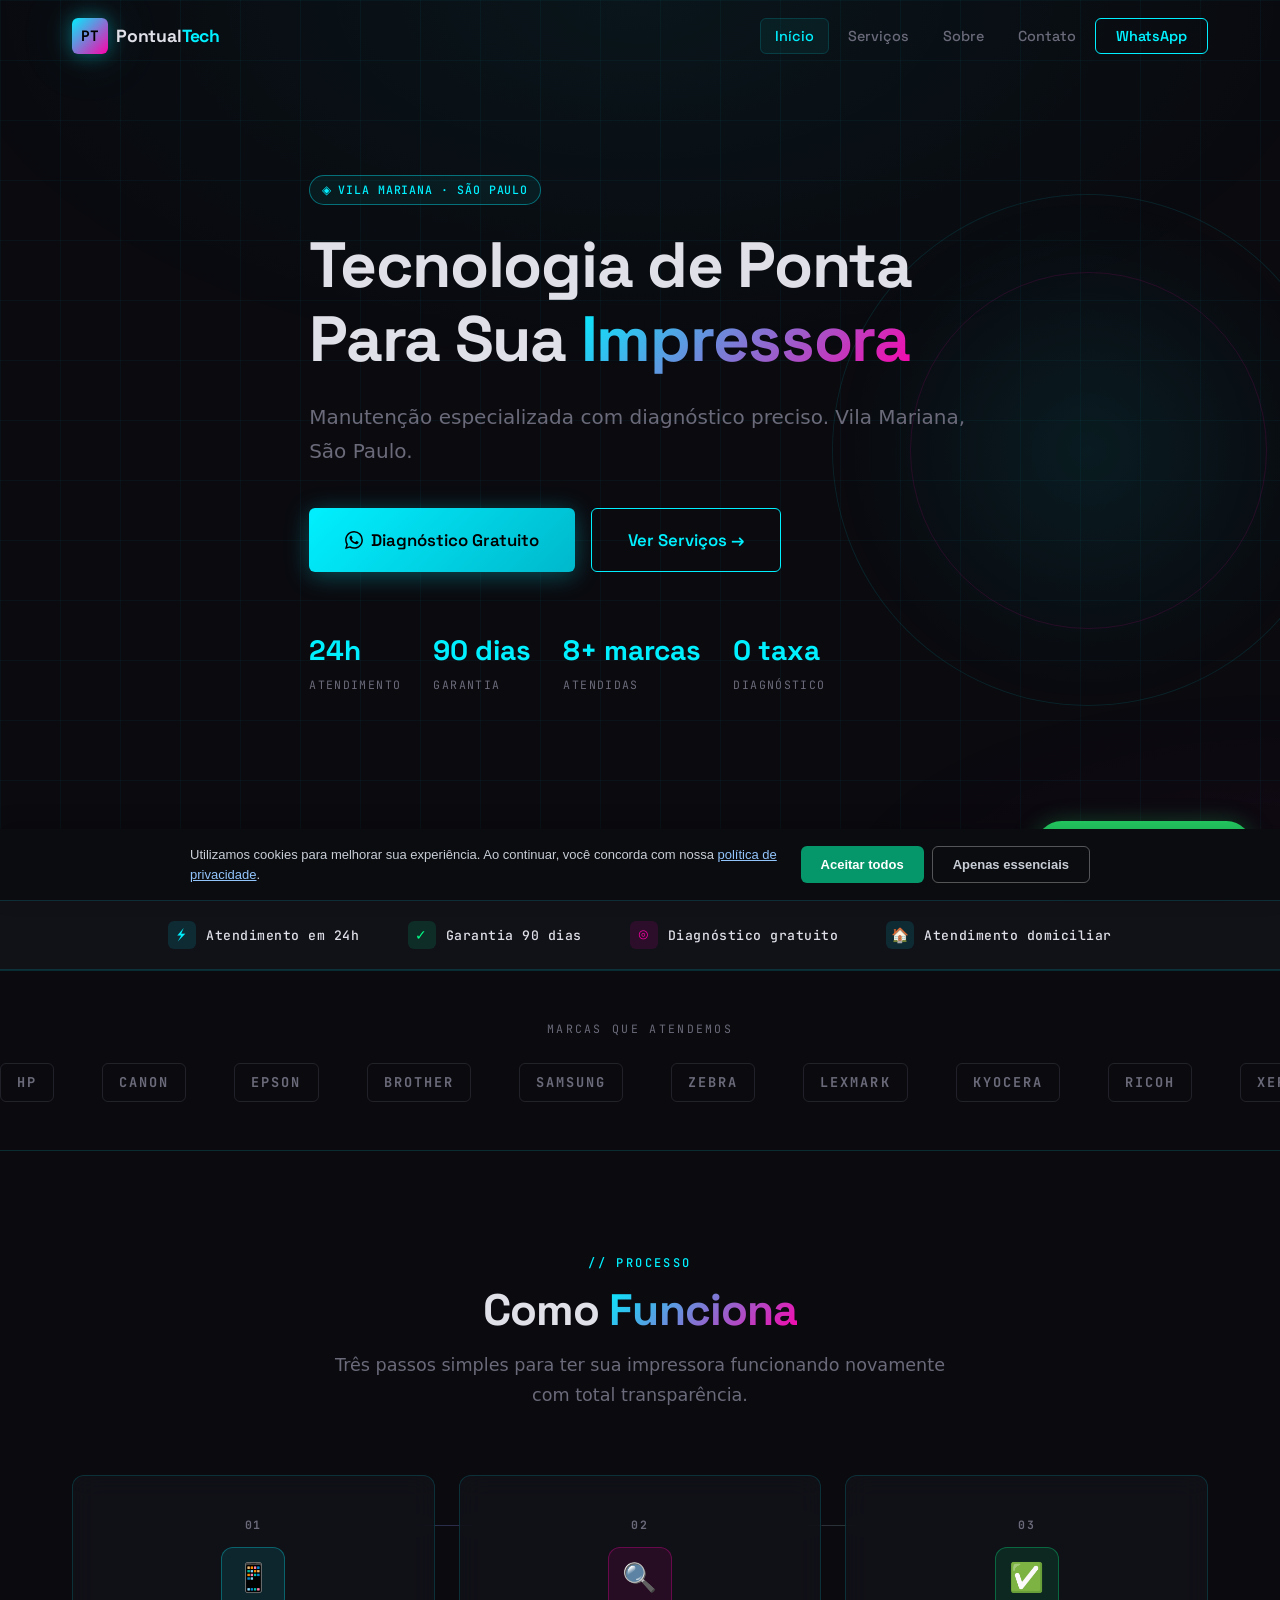
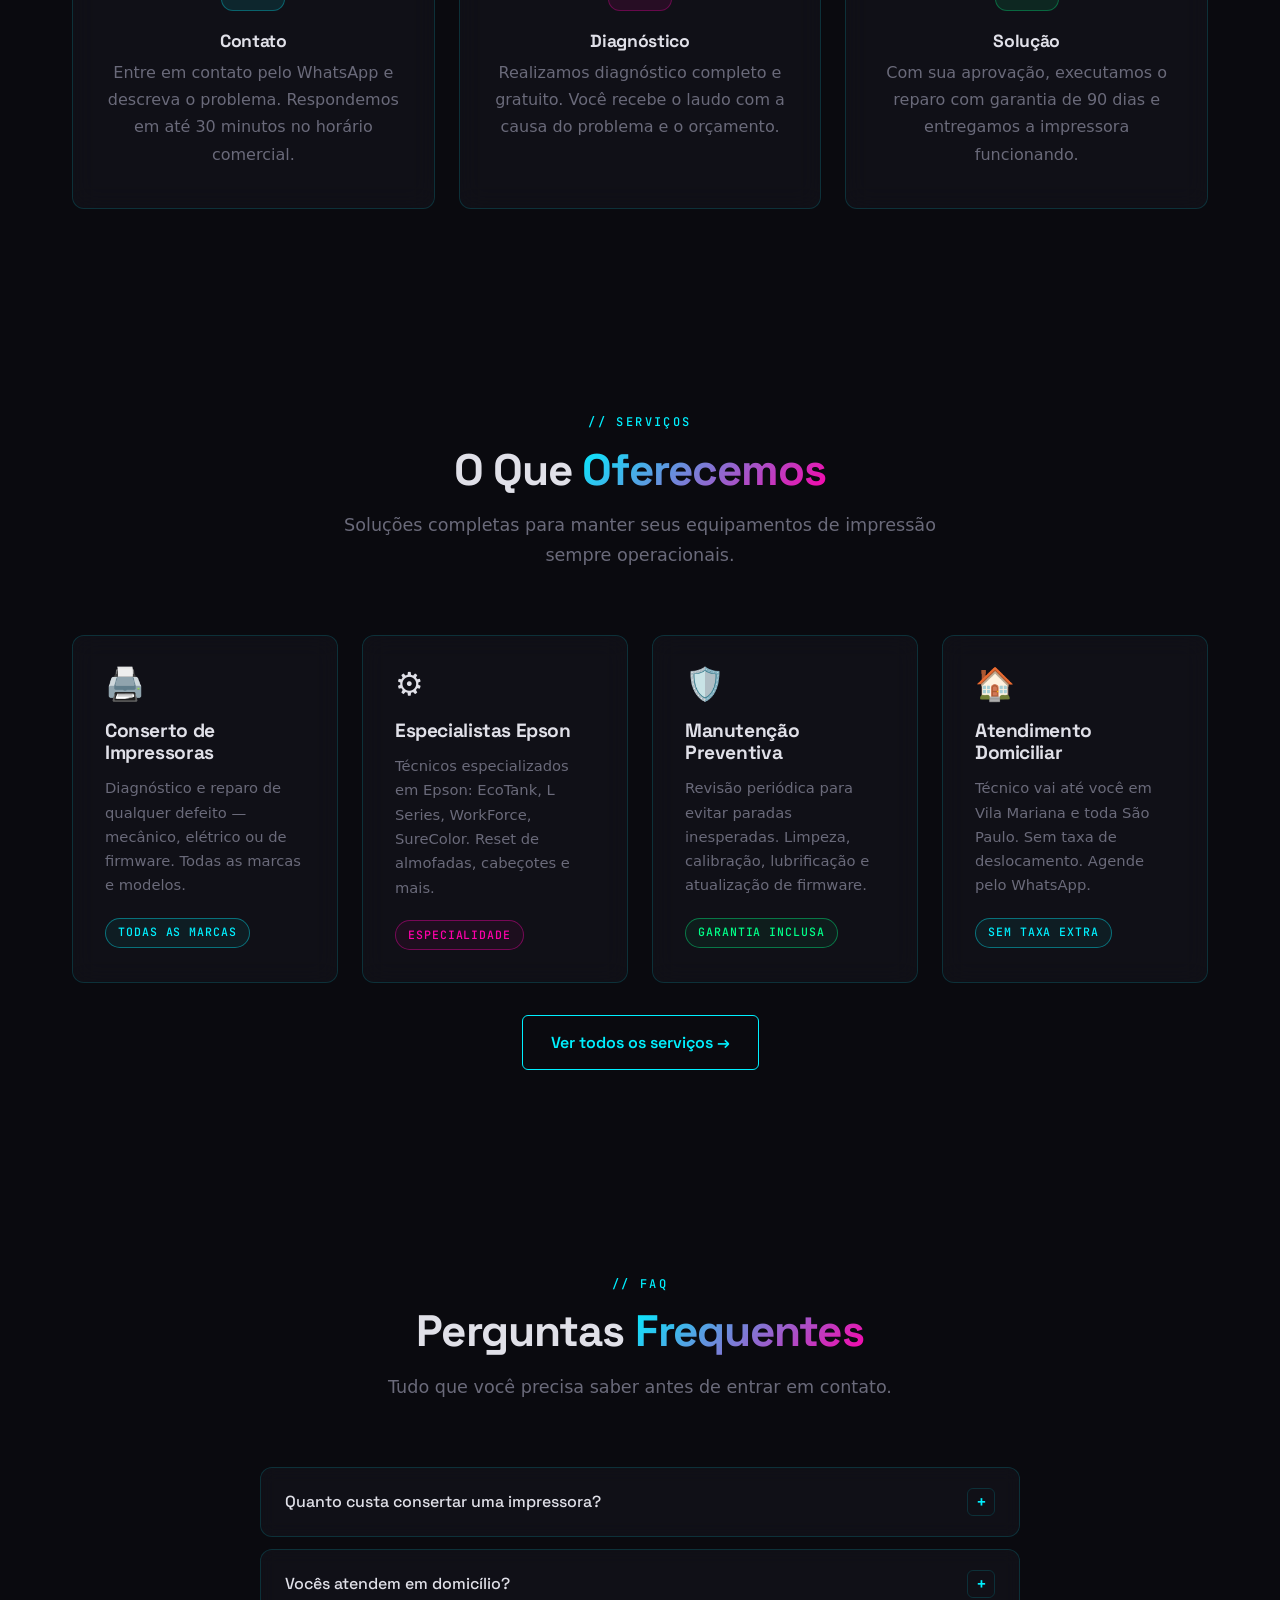
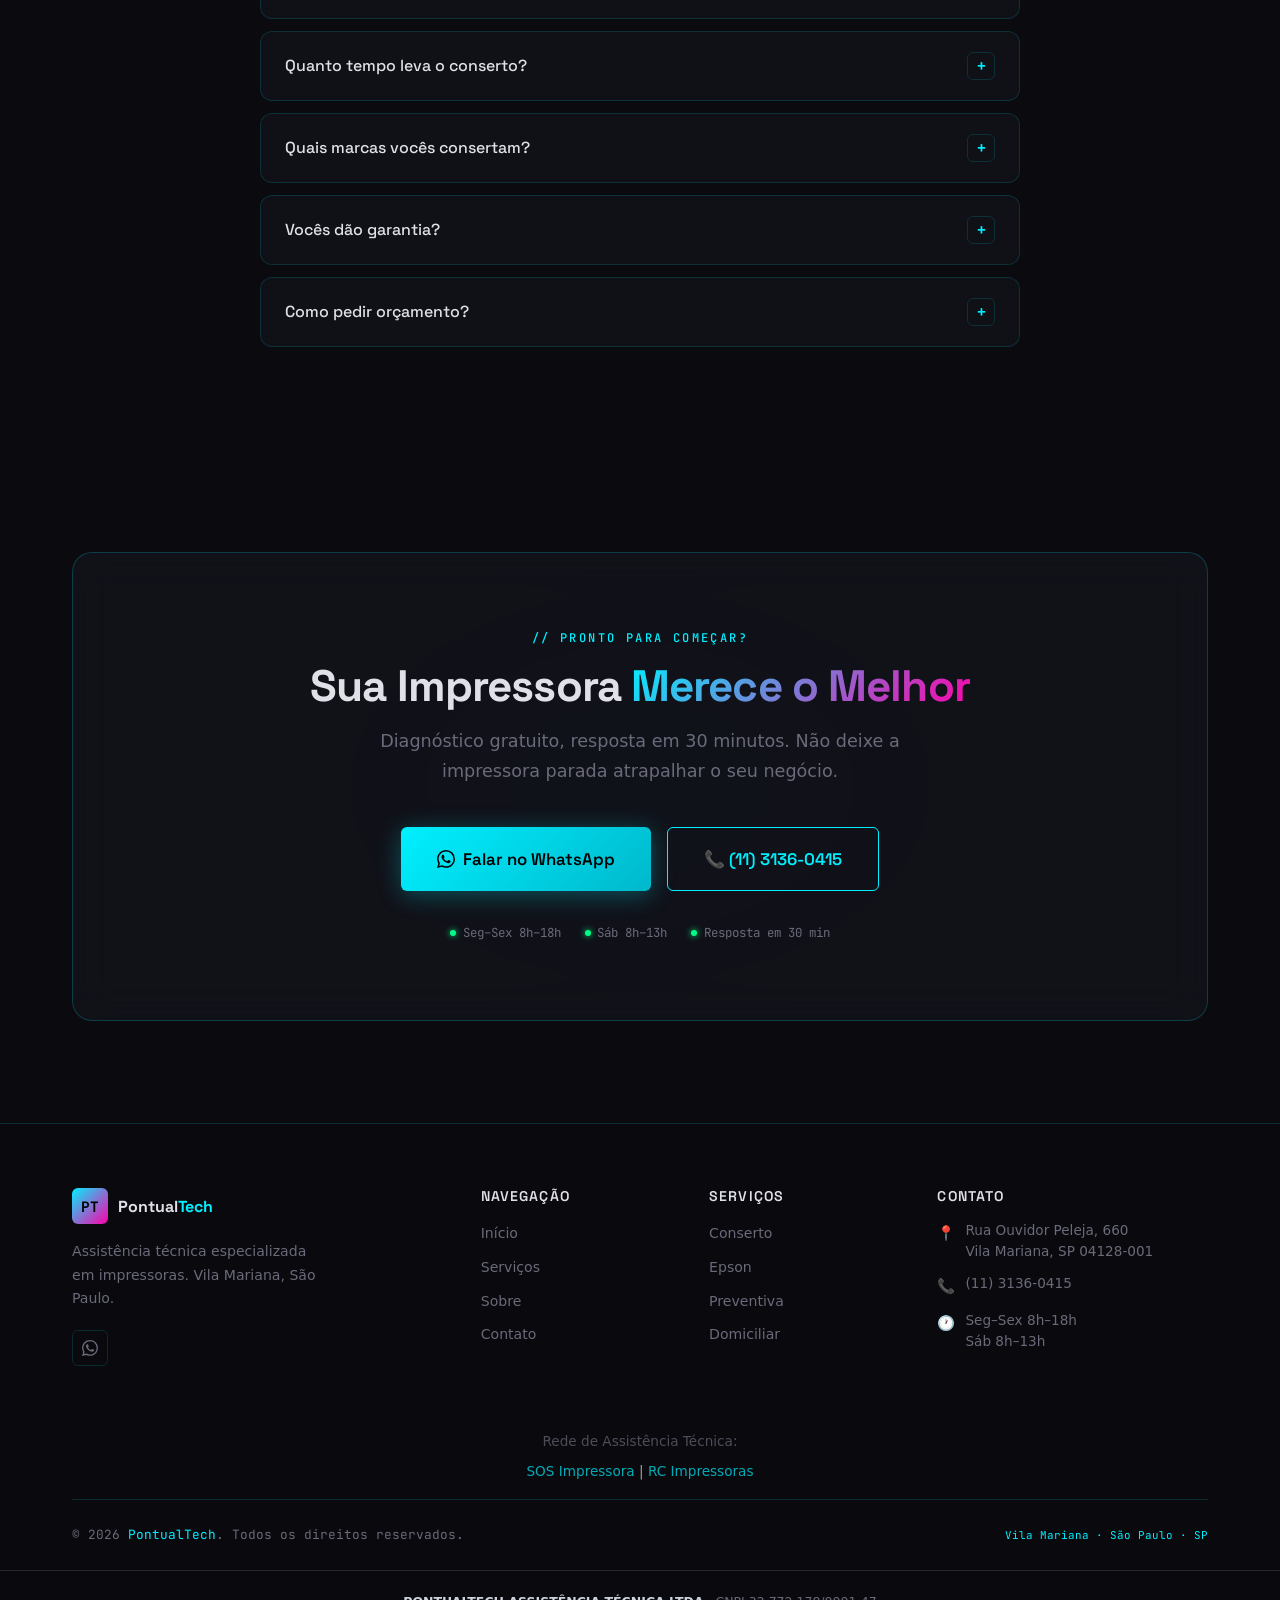
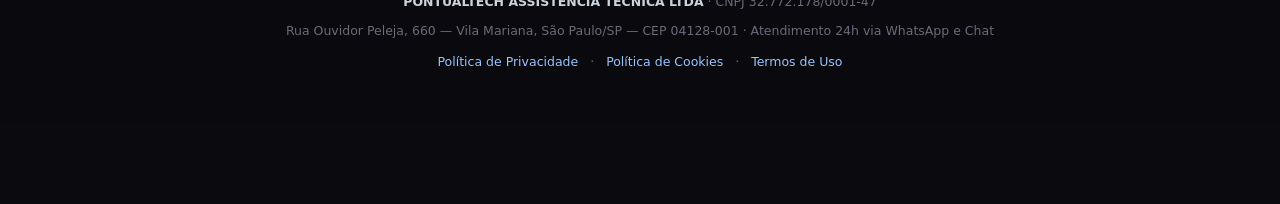
==== index.html @ 2f4ecacd "feat(lgpd): adiciona Consent Mode v2 default + LGPD banner inline Antes: GTM-KRC8T6MG já estava inst" ====
<!DOCTYPE html>
<html lang="pt-BR">
<head>
  <!-- Google Tag Manager -->
  <!-- GTM-INSTALL:BEGIN -->
<script>
window.dataLayer=window.dataLayer||[];function gtag(){dataLayer.push(arguments);}
gtag('consent','default',{ad_storage:'denied',ad_user_data:'denied',ad_personalization:'denied',analytics_storage:'denied',functionality_storage:'denied',personalization_storage:'denied',security_storage:'granted',url_passthrough:true,ads_data_redaction:true,wait_for_update:500});
</script>
<!-- GTM-INSTALL:END -->
<script>(function(w,d,s,l,i){w[l]=w[l]||[];w[l].push({'gtm.start':
  new Date().getTime(),event:'gtm.js'});var f=d.getElementsByTagName(s)[0],
  j=d.createElement(s),dl=l!='dataLayer'?'&l='+l:'';j.async=true;j.src=
  'https://www.googletagmanager.com/gtm.js?id='+i+dl;f.parentNode.insertBefore(j,f);
  })(window,document,'script','dataLayer','GTM-KRC8T6MG');</script>
  <!-- End Google Tag Manager -->
  <meta charset="UTF-8">
  <meta name="viewport" content="width=device-width, initial-scale=1.0">

  <!-- SEO -->
  <title>Conserto de Impressoras Vila Mariana SP | PontualTech</title>
  <meta name="description" content="Assistência técnica de impressoras em Vila Mariana, São Paulo. Diagnóstico gratuito, atendimento em 24h. HP, Canon, Epson, Brother e mais.">
  <link rel="canonical" href="https://pontualtech.net/">

  <!-- Open Graph -->
  <meta property="og:type"        content="website">
  <meta property="og:url"         content="https://pontualtech.net/">
  <meta property="og:title"       content="Conserto de Impressoras Vila Mariana SP | PontualTech">
  <meta property="og:description" content="Assistência técnica de impressoras em Vila Mariana, São Paulo. Diagnóstico gratuito, atendimento em 24h.">
  <meta property="og:image"       content="https://pontualtech.net/og-image.jpg">

  <!-- Twitter Card -->
  <meta name="twitter:card"        content="summary_large_image">
  <meta name="twitter:title"       content="PontualTech — Conserto de Impressoras SP">
  <meta name="twitter:description" content="Diagnóstico gratuito, atendimento em 24h. Vila Mariana, São Paulo.">

  <!-- Geo Meta Tags -->
  <meta name="geo.region" content="BR-SP">
  <meta name="geo.placename" content="Vila Mariana, São Paulo">
  <meta name="geo.position" content="-23.5872;-46.6368">
  <meta name="ICBM" content="-23.5872, -46.6368">
  <meta name="author" content="PontualTech Assistência Técnica">
  <meta name="revisit-after" content="7 days">
  <meta name="language" content="pt-BR">

  <!-- Fonts — preconnect for performance -->
  <link rel="preconnect" href="https://fonts.googleapis.com">
  <link rel="preconnect" href="https://fonts.gstatic.com" crossorigin>
  <link rel="dns-prefetch" href="https://formsubmit.co">
  <link href="https://fonts.googleapis.com/css2?family=Space+Grotesk:wght@300;400;500;600;700&family=JetBrains+Mono:wght@400;500;700&display=swap" rel="stylesheet">

  <!-- Critical CSS inline -->
  <style>
    :root{--bg-primary:#0a0a0f;--bg-surface:#12121a;--color-cyan:#00f0ff;--color-magenta:#ff00aa;--color-text:#e0e0e8;--color-muted:#6a6a7a;--font-heading:'Space Grotesk',system-ui,sans-serif;}
    *,*::before,*::after{box-sizing:border-box;margin:0;padding:0;}
    html{scroll-behavior:smooth;}
    body{font-family:'Inter',system-ui,sans-serif;background:#0a0a0f;color:#e0e0e8;overflow-x:hidden;}
    .nav{position:fixed;top:0;left:0;right:0;z-index:1000;padding:0;}
    .nav-inner{display:flex;align-items:center;justify-content:space-between;height:72px;padding:0 clamp(1rem,4vw,2rem);max-width:1200px;margin:0 auto;}
    .hero{min-height:100vh;display:flex;align-items:center;padding-top:72px;}
    .container{max-width:1200px;margin:0 auto;padding:0 clamp(1rem,4vw,2rem);position:relative;z-index:1;}
  </style>

  <!-- Main CSS -->
  <link rel="stylesheet" href="css/style.css">

  <!-- JSON-LD: LocalBusiness + FAQPage -->
  <script type="application/ld+json">
  {
    "@context": "https://schema.org",
    "@graph": [
      {
        "@type": "LocalBusiness",
        "@id": "https://pontualtech.net/#business",
        "name": "PontualTech Assistência Técnica",
        "url": "https://pontualtech.net",
        "telephone": "+55-11-3136-0415",
        "image": "https://pontualtech.net/og-image.jpg",
        "description": "Assistência técnica especializada em impressoras em Vila Mariana, São Paulo.",
        "address": {
          "@type": "PostalAddress",
          "streetAddress": "Rua Ouvidor Peleja, 660",
          "addressLocality": "São Paulo",
          "addressRegion": "SP",
          "postalCode": "04128-001",
          "addressCountry": "BR"
        },
        "geo": {
          "@type": "GeoCoordinates",
          "latitude": -23.5928,
          "longitude": -46.6378
        },
        "openingHoursSpecification": [
          {
            "@type": "OpeningHoursSpecification",
            "dayOfWeek": ["Monday","Tuesday","Wednesday","Thursday","Friday"],
            "opens": "08:00",
            "closes": "18:00"
          },
          {
            "@type": "OpeningHoursSpecification",
            "dayOfWeek": "Saturday",
            "opens": "08:00",
            "closes": "13:00"
          }
        ],
        "priceRange": "$$",
        "areaServed": "São Paulo, SP",
        "sameAs": []
      },
      {
        "@type": "FAQPage",
        "mainEntity": [
          {
            "@type": "Question",
            "name": "Quanto custa consertar uma impressora?",
            "acceptedAnswer": {
              "@type": "Answer",
              "text": "Depende da marca e defeito. Diagnóstico gratuito — envie mensagem pelo WhatsApp."
            }
          },
          {
            "@type": "Question",
            "name": "Vocês atendem em domicílio?",
            "acceptedAnswer": {
              "@type": "Answer",
              "text": "Sim. Atendemos Vila Mariana e toda São Paulo sem taxa de deslocamento."
            }
          },
          {
            "@type": "Question",
            "name": "Quanto tempo leva o conserto?",
            "acceptedAnswer": {
              "@type": "Answer",
              "text": "Maioria concluída em 24h. Casos complexos até 3 dias úteis."
            }
          },
          {
            "@type": "Question",
            "name": "Quais marcas vocês consertam?",
            "acceptedAnswer": {
              "@type": "Answer",
              "text": "HP, Canon, Epson, Brother, Samsung, Zebra, Lexmark e mais."
            }
          },
          {
            "@type": "Question",
            "name": "Vocês dão garantia?",
            "acceptedAnswer": {
              "@type": "Answer",
              "text": "Sim, 90 dias em todos os serviços."
            }
          },
          {
            "@type": "Question",
            "name": "Como pedir orçamento?",
            "acceptedAnswer": {
              "@type": "Answer",
              "text": "Pelo WhatsApp — respondemos em 30 minutos no horário comercial."
            }
          }
        ]
      }
    ]
  }
  </script>

  <!-- JSON-LD: Organization with ContactPoint -->
  <script type="application/ld+json">
  {
    "@context": "https://schema.org",
    "@type": "Organization",
    "@id": "https://pontualtech.net/#organization",
    "name": "PontualTech Assistência Técnica",
    "url": "https://pontualtech.net",
    "logo": "https://pontualtech.net/og-image.jpg",
    "contactPoint": [
      {
        "@type": "ContactPoint",
        "telephone": "+55-11-3136-0415",
        "contactType": "customer service",
        "areaServed": "BR",
        "availableLanguage": "Portuguese",
        "hoursAvailable": {
          "@type": "OpeningHoursSpecification",
          "dayOfWeek": ["Monday","Tuesday","Wednesday","Thursday","Friday"],
          "opens": "08:00",
          "closes": "18:00"
        }
      },
      {
        "@type": "ContactPoint",
        "telephone": "+55-11-3136-0415",
        "contactType": "technical support",
        "contactOption": "TollFree",
        "areaServed": "BR",
        "availableLanguage": "Portuguese"
      }
    ],
    "address": {
      "@type": "PostalAddress",
      "streetAddress": "Rua Ouvidor Peleja, 660",
      "addressLocality": "São Paulo",
      "addressRegion": "SP",
      "postalCode": "04128-001",
      "addressCountry": "BR"
    },
    "sameAs": [
      "https://wa.me/551131360415"
    ]
  }
  </script>

  <!-- JSON-LD: WebSite with SearchAction -->
  <script type="application/ld+json">
  {
    "@context": "https://schema.org",
    "@type": "WebSite",
    "@id": "https://pontualtech.net/#website",
    "name": "PontualTech Assistência Técnica",
    "url": "https://pontualtech.net",
    "description": "Assistência técnica especializada em impressoras em Vila Mariana, São Paulo.",
    "inLanguage": "pt-BR",
    "potentialAction": {
      "@type": "SearchAction",
      "target": {
        "@type": "EntryPoint",
        "urlTemplate": "https://pontualtech.net/?q={search_term_string}"
      },
      "query-input": "required name=search_term_string"
    }
  }
  </script>
</head>
<body>
  <!-- Google Tag Manager (noscript) -->
  <noscript><iframe src="https://www.googletagmanager.com/ns.html?id=GTM-KRC8T6MG"
  height="0" width="0" style="display:none;visibility:hidden"></iframe></noscript>
  <!-- End Google Tag Manager (noscript) -->

  <!-- ===================== NAVIGATION ===================== -->
  <nav class="nav" role="navigation" aria-label="Menu principal">
    <div class="nav-inner">
      <a href="index.html" class="nav-logo" aria-label="PontualTech — Início">
        <div class="nav-logo-icon" aria-hidden="true">PT</div>
        <span class="nav-logo-text">Pontual<span>Tech</span></span>
      </a>

      <ul class="nav-links" role="list">
        <li><a href="index.html" class="active">Início</a></li>
        <li><a href="servicos.html">Serviços</a></li>
        <li><a href="sobre.html">Sobre</a></li>
        <li><a href="contato.html">Contato</a></li>
        <li><a href="https://wa.me/551131360415" target="_blank" rel="noopener" class="nav-cta">WhatsApp</a></li>
      </ul>

      <button class="nav-toggle" aria-label="Abrir menu" aria-expanded="false">
        <span></span><span></span><span></span>
      </button>
    </div>
  </nav>

  <!-- ===================== HERO ===================== -->
  <section class="hero section" aria-label="Apresentação">
    <div class="particles" aria-hidden="true"></div>
    <div class="hero-orb" aria-hidden="true"></div>

    <div class="container">
      <div class="hero-content">
        <div class="hero-badge">
          <span class="badge badge-cyan">
            <span aria-hidden="true">◈</span> Vila Mariana · São Paulo
          </span>
        </div>

        <h1 class="hero-title">
          Tecnologia de Ponta<br>
          Para Sua <span class="gradient-text">Impressora</span>
        </h1>

        <p class="hero-subtitle">
          Manutenção especializada com diagnóstico preciso.
          Vila Mariana, São Paulo.
        </p>

        <div class="hero-actions">
          <a href="https://wa.me/551131360415?text=Ol%C3%A1%2C%20quero%20um%20diagn%C3%B3stico%20gratuito%20para%20minha%20impressora."
             target="_blank" rel="noopener"
             class="btn btn-primary btn-lg">
            <svg width="18" height="18" viewBox="0 0 24 24" fill="currentColor" aria-hidden="true">
              <path d="M17.472 14.382c-.297-.149-1.758-.867-2.03-.967-.273-.099-.471-.148-.67.15-.197.297-.767.966-.94 1.164-.173.199-.347.223-.644.075-.297-.15-1.255-.463-2.39-1.475-.883-.788-1.48-1.761-1.653-2.059-.173-.297-.018-.458.13-.606.134-.133.298-.347.446-.52.149-.174.198-.298.298-.497.099-.198.05-.371-.025-.52-.075-.149-.669-1.612-.916-2.207-.242-.579-.487-.5-.669-.51-.173-.008-.371-.01-.57-.01-.198 0-.52.074-.792.372-.272.297-1.04 1.016-1.04 2.479 0 1.462 1.065 2.875 1.213 3.074.149.198 2.096 3.2 5.077 4.487.709.306 1.262.489 1.694.625.712.227 1.36.195 1.871.118.571-.085 1.758-.719 2.006-1.413.248-.694.248-1.289.173-1.413-.074-.124-.272-.198-.57-.347m-5.421 7.403h-.004a9.87 9.87 0 01-5.031-1.378l-.361-.214-3.741.982.998-3.648-.235-.374a9.86 9.86 0 01-1.51-5.26c.001-5.45 4.436-9.884 9.888-9.884 2.64 0 5.122 1.03 6.988 2.898a9.825 9.825 0 012.893 6.994c-.003 5.45-4.437 9.884-9.885 9.884m8.413-18.297A11.815 11.815 0 0012.05 0C5.495 0 .16 5.335.157 11.892c0 2.096.547 4.142 1.588 5.945L.057 24l6.305-1.654a11.882 11.882 0 005.683 1.448h.005c6.554 0 11.89-5.335 11.893-11.893a11.821 11.821 0 00-3.48-8.413z"/>
            </svg>
            Diagnóstico Gratuito
          </a>
          <a href="servicos.html" class="btn btn-outline btn-lg">
            Ver Serviços →
          </a>
        </div>

        <div class="hero-stats" role="list">
          <div class="hero-stat-item" role="listitem">
            <span class="hero-stat-num" data-count="24" data-suffix="h">0h</span>
            <span class="hero-stat-label">Atendimento</span>
          </div>
          <div class="hero-stat-item" role="listitem">
            <span class="hero-stat-num" data-count="90" data-suffix=" dias">0 dias</span>
            <span class="hero-stat-label">Garantia</span>
          </div>
          <div class="hero-stat-item" role="listitem">
            <span class="hero-stat-num" data-count="8" data-suffix="+ marcas">0+ marcas</span>
            <span class="hero-stat-label">Atendidas</span>
          </div>
          <div class="hero-stat-item" role="listitem">
            <span class="hero-stat-num" data-count="0" data-suffix=" taxa">0 taxa</span>
            <span class="hero-stat-label">Diagnóstico</span>
          </div>
        </div>
      </div>
    </div>
  </section>

  <!-- ===================== TRUST BAR ===================== -->
  <div class="trust-bar" role="complementary" aria-label="Diferenciais">
    <div class="container">
      <div class="trust-bar-inner">
        <div class="trust-item">
          <div class="trust-icon trust-icon-cyan" aria-hidden="true">⚡</div>
          <span>Atendimento em 24h</span>
        </div>
        <div class="trust-item">
          <div class="trust-icon trust-icon-green" aria-hidden="true">✓</div>
          <span>Garantia 90 dias</span>
        </div>
        <div class="trust-item">
          <div class="trust-icon trust-icon-magenta" aria-hidden="true">◎</div>
          <span>Diagnóstico gratuito</span>
        </div>
        <div class="trust-item">
          <div class="trust-icon trust-icon-cyan" aria-hidden="true">🏠</div>
          <span>Atendimento domiciliar</span>
        </div>
      </div>
    </div>
  </div>

  <!-- ===================== BRANDS ===================== -->
  <div class="brands-section" aria-label="Marcas atendidas">
    <div class="container">
      <p class="brands-title">Marcas que atendemos</p>
    </div>
    <div class="brands-track" aria-hidden="true">
      <div class="brand-item">HP</div>
      <div class="brand-item">Canon</div>
      <div class="brand-item">Epson</div>
      <div class="brand-item">Brother</div>
      <div class="brand-item">Samsung</div>
      <div class="brand-item">Zebra</div>
      <div class="brand-item">Lexmark</div>
      <div class="brand-item">Kyocera</div>
      <div class="brand-item">Ricoh</div>
      <div class="brand-item">Xerox</div>
    </div>
  </div>

  <!-- ===================== HOW IT WORKS ===================== -->
  <section class="section how-it-works" id="como-funciona" aria-labelledby="how-title">
    <div class="container">
      <div class="section-header">
        <span class="section-label">// processo</span>
        <h2 id="how-title">Como <span class="gradient-text">Funciona</span></h2>
        <p>Três passos simples para ter sua impressora funcionando novamente com total transparência.</p>
      </div>

      <div class="steps-grid">
        <div class="card step-card">
          <div class="step-number">01</div>
          <div class="step-icon step-icon-cyan" aria-hidden="true">📱</div>
          <h3 class="step-title">Contato</h3>
          <p>Entre em contato pelo WhatsApp e descreva o problema. Respondemos em até 30 minutos no horário comercial.</p>
        </div>

        <div class="card step-card">
          <div class="step-number">02</div>
          <div class="step-icon step-icon-magenta" aria-hidden="true">🔍</div>
          <h3 class="step-title">Diagnóstico</h3>
          <p>Realizamos diagnóstico completo e gratuito. Você recebe o laudo com a causa do problema e o orçamento.</p>
        </div>

        <div class="card step-card">
          <div class="step-number">03</div>
          <div class="step-icon step-icon-green" aria-hidden="true">✅</div>
          <h3 class="step-title">Solução</h3>
          <p>Com sua aprovação, executamos o reparo com garantia de 90 dias e entregamos a impressora funcionando.</p>
        </div>
      </div>
    </div>
  </section>

  <!-- ===================== SERVICES ===================== -->
  <section class="section" id="servicos" aria-labelledby="services-title">
    <div class="container">
      <div class="section-header">
        <span class="section-label">// serviços</span>
        <h2 id="services-title">O Que <span class="gradient-text">Oferecemos</span></h2>
        <p>Soluções completas para manter seus equipamentos de impressão sempre operacionais.</p>
      </div>

      <div class="services-grid">
        <article class="card service-card">
          <span class="service-icon" aria-hidden="true">🖨️</span>
          <h3 class="service-title">Conserto de Impressoras</h3>
          <p class="service-desc">Diagnóstico e reparo de qualquer defeito — mecânico, elétrico ou de firmware. Todas as marcas e modelos.</p>
          <span class="badge badge-cyan service-tag">Todas as marcas</span>
        </article>

        <article class="card card-accent-magenta service-card">
          <span class="service-icon" aria-hidden="true">⚙️</span>
          <h3 class="service-title">Especialistas Epson</h3>
          <p class="service-desc">Técnicos especializados em Epson: EcoTank, L Series, WorkForce, SureColor. Reset de almofadas, cabeçotes e mais.</p>
          <span class="badge badge-magenta service-tag">Especialidade</span>
        </article>

        <article class="card service-card">
          <span class="service-icon" aria-hidden="true">🛡️</span>
          <h3 class="service-title">Manutenção Preventiva</h3>
          <p class="service-desc">Revisão periódica para evitar paradas inesperadas. Limpeza, calibração, lubrificação e atualização de firmware.</p>
          <span class="badge badge-green service-tag">Garantia inclusa</span>
        </article>

        <article class="card card-accent-magenta service-card">
          <span class="service-icon" aria-hidden="true">🏠</span>
          <h3 class="service-title">Atendimento Domiciliar</h3>
          <p class="service-desc">Técnico vai até você em Vila Mariana e toda São Paulo. Sem taxa de deslocamento. Agende pelo WhatsApp.</p>
          <span class="badge badge-cyan service-tag">Sem taxa extra</span>
        </article>
      </div>

      <div class="text-center mt-4">
        <a href="servicos.html" class="btn btn-outline">Ver todos os serviços →</a>
      </div>
    </div>
  </section>

  <!-- ===================== FAQ ===================== -->
  <section class="section" id="faq" aria-labelledby="faq-title">
    <div class="container">
      <div class="section-header">
        <span class="section-label">// faq</span>
        <h2 id="faq-title">Perguntas <span class="gradient-text">Frequentes</span></h2>
        <p>Tudo que você precisa saber antes de entrar em contato.</p>
      </div>

      <div class="faq-list" role="list">

        <div class="faq-item" role="listitem">
          <button class="faq-question" aria-expanded="false">
            Quanto custa consertar uma impressora?
            <span class="faq-icon" aria-hidden="true">+</span>
          </button>
          <div class="faq-answer" role="region">
            <div class="faq-answer-inner">
              Depende da marca e defeito. <strong style="color: var(--color-cyan)">Diagnóstico gratuito</strong> — envie mensagem pelo WhatsApp e descubra o custo antes de qualquer compromisso.
            </div>
          </div>
        </div>

        <div class="faq-item" role="listitem">
          <button class="faq-question" aria-expanded="false">
            Vocês atendem em domicílio?
            <span class="faq-icon" aria-hidden="true">+</span>
          </button>
          <div class="faq-answer" role="region">
            <div class="faq-answer-inner">
              Sim. Atendemos Vila Mariana e toda São Paulo <strong style="color: var(--color-cyan)">sem taxa de deslocamento</strong>. Agende um horário conveniente para você.
            </div>
          </div>
        </div>

        <div class="faq-item" role="listitem">
          <button class="faq-question" aria-expanded="false">
            Quanto tempo leva o conserto?
            <span class="faq-icon" aria-hidden="true">+</span>
          </button>
          <div class="faq-answer" role="region">
            <div class="faq-answer-inner">
              A maioria dos consertos é concluída em <strong style="color: var(--color-cyan)">24 horas</strong>. Casos mais complexos ou que exijam peças específicas podem levar até 3 dias úteis.
            </div>
          </div>
        </div>

        <div class="faq-item" role="listitem">
          <button class="faq-question" aria-expanded="false">
            Quais marcas vocês consertam?
            <span class="faq-icon" aria-hidden="true">+</span>
          </button>
          <div class="faq-answer" role="region">
            <div class="faq-answer-inner">
              Atendemos <strong style="color: var(--color-cyan)">HP, Canon, Epson, Brother, Samsung, Zebra, Lexmark</strong> e muitas outras. Se tiver dúvida sobre sua marca, mande mensagem.
            </div>
          </div>
        </div>

        <div class="faq-item" role="listitem">
          <button class="faq-question" aria-expanded="false">
            Vocês dão garantia?
            <span class="faq-icon" aria-hidden="true">+</span>
          </button>
          <div class="faq-answer" role="region">
            <div class="faq-answer-inner">
              Sim, <strong style="color: var(--color-cyan)">90 dias de garantia</strong> em todos os serviços realizados. Se o problema retornar, retornamos sem custo adicional.
            </div>
          </div>
        </div>

        <div class="faq-item" role="listitem">
          <button class="faq-question" aria-expanded="false">
            Como pedir orçamento?
            <span class="faq-icon" aria-hidden="true">+</span>
          </button>
          <div class="faq-answer" role="region">
            <div class="faq-answer-inner">
              Pelo <strong style="color: var(--color-cyan)">WhatsApp</strong> — respondemos em 30 minutos no horário comercial. Clique no botão verde no canto da tela ou ligue para (11) 3136-0415.
            </div>
          </div>
        </div>

      </div>
    </div>
  </section>

  <!-- ===================== CTA ===================== -->
  <section class="section cta-section" aria-labelledby="cta-title">
    <div class="container">
      <div class="cta-glow" aria-hidden="true"></div>
      <div class="cta-box">
        <span class="section-label">// pronto para começar?</span>
        <h2 id="cta-title">Sua Impressora <span class="gradient-text">Merece o Melhor</span></h2>
        <p>Diagnóstico gratuito, resposta em 30 minutos. Não deixe a impressora parada atrapalhar o seu negócio.</p>
        <div class="cta-actions">
          <a href="https://wa.me/551131360415?text=Ol%C3%A1%2C%20quero%20solicitar%20um%20diagn%C3%B3stico%20gratuito."
             target="_blank" rel="noopener"
             class="btn btn-primary btn-lg">
            <svg width="18" height="18" viewBox="0 0 24 24" fill="currentColor" aria-hidden="true">
              <path d="M17.472 14.382c-.297-.149-1.758-.867-2.03-.967-.273-.099-.471-.148-.67.15-.197.297-.767.966-.94 1.164-.173.199-.347.223-.644.075-.297-.15-1.255-.463-2.39-1.475-.883-.788-1.48-1.761-1.653-2.059-.173-.297-.018-.458.13-.606.134-.133.298-.347.446-.52.149-.174.198-.298.298-.497.099-.198.05-.371-.025-.52-.075-.149-.669-1.612-.916-2.207-.242-.579-.487-.5-.669-.51-.173-.008-.371-.01-.57-.01-.198 0-.52.074-.792.372-.272.297-1.04 1.016-1.04 2.479 0 1.462 1.065 2.875 1.213 3.074.149.198 2.096 3.2 5.077 4.487.709.306 1.262.489 1.694.625.712.227 1.36.195 1.871.118.571-.085 1.758-.719 2.006-1.413.248-.694.248-1.289.173-1.413-.074-.124-.272-.198-.57-.347m-5.421 7.403h-.004a9.87 9.87 0 01-5.031-1.378l-.361-.214-3.741.982.998-3.648-.235-.374a9.86 9.86 0 01-1.51-5.26c.001-5.45 4.436-9.884 9.888-9.884 2.64 0 5.122 1.03 6.988 2.898a9.825 9.825 0 012.893 6.994c-.003 5.45-4.437 9.884-9.885 9.884m8.413-18.297A11.815 11.815 0 0012.05 0C5.495 0 .16 5.335.157 11.892c0 2.096.547 4.142 1.588 5.945L.057 24l6.305-1.654a11.882 11.882 0 005.683 1.448h.005c6.554 0 11.89-5.335 11.893-11.893a11.821 11.821 0 00-3.48-8.413z"/>
            </svg>
            Falar no WhatsApp
          </a>
          <a href="tel:+551131360415" class="btn btn-outline btn-lg">
            📞 (11) 3136-0415
          </a>
        </div>
        <div class="cta-info">
          <span class="cta-info-item">Seg–Sex 8h–18h</span>
          <span class="cta-info-item">Sáb 8h–13h</span>
          <span class="cta-info-item">Resposta em 30 min</span>
        </div>
      </div>
    </div>
  </section>

  <!-- ===================== FOOTER ===================== -->
  <footer class="footer" role="contentinfo">
    <div class="container">
      <div class="footer-grid">
        <div class="footer-brand">
          <a href="index.html" class="footer-logo" aria-label="PontualTech — Início">
            <div class="footer-logo-icon" aria-hidden="true">PT</div>
            <span class="footer-logo-text">Pontual<span>Tech</span></span>
          </a>
          <p class="footer-desc">Assistência técnica especializada em impressoras. Vila Mariana, São Paulo.</p>
          <div class="footer-social" role="list" aria-label="Redes sociais">
            <a href="https://wa.me/551131360415" target="_blank" rel="noopener" class="footer-social-link" aria-label="WhatsApp">
              <svg width="16" height="16" viewBox="0 0 24 24" fill="currentColor" aria-hidden="true"><path d="M17.472 14.382c-.297-.149-1.758-.867-2.03-.967-.273-.099-.471-.148-.67.15-.197.297-.767.966-.94 1.164-.173.199-.347.223-.644.075-.297-.15-1.255-.463-2.39-1.475-.883-.788-1.48-1.761-1.653-2.059-.173-.297-.018-.458.13-.606.134-.133.298-.347.446-.52.149-.174.198-.298.298-.497.099-.198.05-.371-.025-.52-.075-.149-.669-1.612-.916-2.207-.242-.579-.487-.5-.669-.51-.173-.008-.371-.01-.57-.01-.198 0-.52.074-.792.372-.272.297-1.04 1.016-1.04 2.479 0 1.462 1.065 2.875 1.213 3.074.149.198 2.096 3.2 5.077 4.487.709.306 1.262.489 1.694.625.712.227 1.36.195 1.871.118.571-.085 1.758-.719 2.006-1.413.248-.694.248-1.289.173-1.413-.074-.124-.272-.198-.57-.347m-5.421 7.403h-.004a9.87 9.87 0 01-5.031-1.378l-.361-.214-3.741.982.998-3.648-.235-.374a9.86 9.86 0 01-1.51-5.26c.001-5.45 4.436-9.884 9.888-9.884 2.64 0 5.122 1.03 6.988 2.898a9.825 9.825 0 012.893 6.994c-.003 5.45-4.437 9.884-9.885 9.884m8.413-18.297A11.815 11.815 0 0012.05 0C5.495 0 .16 5.335.157 11.892c0 2.096.547 4.142 1.588 5.945L.057 24l6.305-1.654a11.882 11.882 0 005.683 1.448h.005c6.554 0 11.89-5.335 11.893-11.893a11.821 11.821 0 00-3.48-8.413z"/></svg>
            </a>
          </div>
        </div>

        <div class="footer-col">
          <h4>Navegação</h4>
          <ul class="footer-links">
            <li><a href="index.html">Início</a></li>
            <li><a href="servicos.html">Serviços</a></li>
            <li><a href="sobre.html">Sobre</a></li>
            <li><a href="contato.html">Contato</a></li>
          </ul>
        </div>

        <div class="footer-col">
          <h4>Serviços</h4>
          <ul class="footer-links">
            <li><a href="servicos.html#conserto">Conserto</a></li>
            <li><a href="servicos.html#epson">Epson</a></li>
            <li><a href="servicos.html#preventiva">Preventiva</a></li>
            <li><a href="servicos.html#domiciliar">Domiciliar</a></li>
          </ul>
        </div>

        <div class="footer-col">
          <h4>Contato</h4>
          <div class="footer-contact-item">
            <span class="footer-contact-icon" aria-hidden="true">📍</span>
            <span class="footer-contact-text">Rua Ouvidor Peleja, 660<br>Vila Mariana, SP 04128-001</span>
          </div>
          <div class="footer-contact-item">
            <span class="footer-contact-icon" aria-hidden="true">📞</span>
            <a href="tel:+551131360415" class="footer-contact-text" style="color: var(--color-muted)">(11) 3136-0415</a>
          </div>
          <div class="footer-contact-item">
            <span class="footer-contact-icon" aria-hidden="true">🕐</span>
            <span class="footer-contact-text">Seg–Sex 8h–18h<br>Sáb 8h–13h</span>
          </div>
        </div>
      </div>

      <div class="partner-network" style="text-align:center;padding:1rem 0;font-size:0.85rem;opacity:0.7;">
        <p style="margin:0 0 0.5rem">Rede de Assistência Técnica:</p>
        <a href="https://sosimpressora.com" target="_blank" rel="noopener" style="color:var(--color-primary,#00f0ff);">SOS Impressora</a> |
        <a href="https://rcimpressoras.com" target="_blank" rel="noopener" style="color:var(--color-primary,#00f0ff);">RC Impressoras</a>
      </div>

      <div class="footer-bottom">
        <p class="footer-copy">
          &copy; 2026 <span>PontualTech</span>. Todos os direitos reservados.
        </p>
        <p class="footer-copy">
          <span class="mono">Vila Mariana · São Paulo · SP</span>
        </p>
      </div>
    </div>
  <!-- LEGAL-BAR:BEGIN -->
    <div class="footer-legal-bar" style="margin-top:24px;padding:20px 16px;border-top:1px solid rgba(255,255,255,.12);font-size:12.5px;line-height:1.7;color:#a0a8b3;text-align:center">
      <p style="margin:0 0 8px"><strong style="color:#cdd3dc">PONTUALTECH ASSISTÊNCIA TÉCNICA LTDA</strong> · CNPJ 32.772.178/0001-47</p>
      <p style="margin:0 0 10px">Rua Ouvidor Peleja, 660 — Vila Mariana, São Paulo/SP — CEP 04128-001 · Atendimento 24h via WhatsApp e Chat</p>
      <p style="margin:0">
        <a href="/politica-privacidade.html" style="color:#93c5fd;text-decoration:none;margin:0 8px">Política de Privacidade</a> ·
        <a href="/politica-cookies.html" style="color:#93c5fd;text-decoration:none;margin:0 8px">Política de Cookies</a> ·
        <a href="/termos-uso.html" style="color:#93c5fd;text-decoration:none;margin:0 8px">Termos de Uso</a>
      </p>
    </div>
  <!-- LEGAL-BAR:END -->
  </footer>

  <!-- ===================== WHATSAPP FLOAT ===================== -->
  <a href="https://wa.me/551131360415?text=Ol%C3%A1%2C%20quero%20um%20diagn%C3%B3stico%20gratuito%20para%20minha%20impressora."
     target="_blank" rel="noopener"
     class="whatsapp-float"
     aria-label="Falar no WhatsApp — Diagnóstico Gratuito">
    <svg viewBox="0 0 24 24" fill="currentColor" aria-hidden="true">
      <path d="M17.472 14.382c-.297-.149-1.758-.867-2.03-.967-.273-.099-.471-.148-.67.15-.197.297-.767.966-.94 1.164-.173.199-.347.223-.644.075-.297-.15-1.255-.463-2.39-1.475-.883-.788-1.48-1.761-1.653-2.059-.173-.297-.018-.458.13-.606.134-.133.298-.347.446-.52.149-.174.198-.298.298-.497.099-.198.05-.371-.025-.52-.075-.149-.669-1.612-.916-2.207-.242-.579-.487-.5-.669-.51-.173-.008-.371-.01-.57-.01-.198 0-.52.074-.792.372-.272.297-1.04 1.016-1.04 2.479 0 1.462 1.065 2.875 1.213 3.074.149.198 2.096 3.2 5.077 4.487.709.306 1.262.489 1.694.625.712.227 1.36.195 1.871.118.571-.085 1.758-.719 2.006-1.413.248-.694.248-1.289.173-1.413-.074-.124-.272-.198-.57-.347m-5.421 7.403h-.004a9.87 9.87 0 01-5.031-1.378l-.361-.214-3.741.982.998-3.648-.235-.374a9.86 9.86 0 01-1.51-5.26c.001-5.45 4.436-9.884 9.888-9.884 2.64 0 5.122 1.03 6.988 2.898a9.825 9.825 0 012.893 6.994c-.003 5.45-4.437 9.884-9.885 9.884m8.413-18.297A11.815 11.815 0 0012.05 0C5.495 0 .16 5.335.157 11.892c0 2.096.547 4.142 1.588 5.945L.057 24l6.305-1.654a11.882 11.882 0 005.683 1.448h.005c6.554 0 11.89-5.335 11.893-11.893a11.821 11.821 0 00-3.48-8.413z"/>
    </svg>
    <span>Diagnóstico Gratuito</span>
  </a>

  <script src="js/main.js" defer></script>
<!-- LGPD-BANNER:BEGIN -->
<style>
.lgpd-banner{display:none;position:fixed;bottom:0;left:0;right:0;background:#0a0c0f;color:white;padding:16px 20px;z-index:9999;box-shadow:0 -4px 20px rgba(0,0,0,.2);font-family:'Inter',-apple-system,sans-serif}
.lgpd-banner.show{display:block}
.lgpd-inner{max-width:900px;margin:0 auto;display:flex;align-items:center;justify-content:space-between;gap:16px;flex-wrap:wrap}
.lgpd-text{font-size:13px;color:#c8cdd6;flex:1;min-width:200px;line-height:1.5}
.lgpd-text a{color:#93c5fd;text-decoration:underline}
.lgpd-btns{display:flex;gap:8px}
.lgpd-btn{padding:10px 20px;border:none;border-radius:6px;font-weight:700;font-size:13px;cursor:pointer;font-family:inherit}
.lgpd-btn.accept{background:#059669;color:white}
.lgpd-btn.essential{background:transparent;color:#c8cdd6;border:1px solid rgba(255,255,255,.3)}
</style>
<div class="lgpd-banner" id="lgpdBanner">
  <div class="lgpd-inner">
    <div class="lgpd-text">Utilizamos cookies para melhorar sua experiência. Ao continuar, você concorda com nossa <a href="/politica-privacidade.html" target="_blank" rel="noopener">política de privacidade</a>.</div>
    <div class="lgpd-btns">
      <button type="button" class="lgpd-btn accept" onclick="aceitarCookies('all')">Aceitar todos</button>
      <button type="button" class="lgpd-btn essential" onclick="aceitarCookies('essential')">Apenas essenciais</button>
    </div>
  </div>
</div>
<script>
function aceitarCookies(t){var c=t==='all'?{ad_storage:'granted',ad_user_data:'granted',ad_personalization:'granted',analytics_storage:'granted',functionality_storage:'granted',personalization_storage:'granted'}:{analytics_storage:'granted',functionality_storage:'granted'};if(window.gtag){gtag('consent','update',c);}try{localStorage.setItem('pt_consent_v2',JSON.stringify({tipo:t,ts:Date.now()}));}catch(e){}var b=document.getElementById('lgpdBanner');if(b){b.classList.remove('show');}document.body.style.paddingBottom='';}
(function(){try{var s=localStorage.getItem('pt_consent_v2');if(s){aceitarCookies(JSON.parse(s).tipo);}else{var b=document.getElementById('lgpdBanner');if(b){b.classList.add('show');document.body.style.paddingBottom='80px';}}}catch(e){var b=document.getElementById('lgpdBanner');if(b){b.classList.add('show');}}})();
</script>
<!-- LGPD-BANNER:END -->
</body>
</html>
---- css/style.css ----
/* ============================================================
   PontualTech — Dark/Tech Futurista Design System
   ============================================================ */

/* Google Fonts */
@import url('https://fonts.googleapis.com/css2?family=Space+Grotesk:wght@300;400;500;600;700&family=JetBrains+Mono:wght@400;500;700&display=swap');

/* ============================================================
   Design Tokens
   ============================================================ */
:root {
  --bg-primary:    #0a0a0f;
  --bg-surface:    #12121a;
  --bg-elevated:   #1a1a26;
  --color-cyan:    #00f0ff;
  --color-magenta: #ff00aa;
  --color-green:   #00ff88;
  --color-text:    #e0e0e8;
  --color-muted:   #6a6a7a;
  --color-border:  rgba(0, 240, 255, 0.15);

  --font-heading:  'Space Grotesk', system-ui, sans-serif;
  --font-body:     'Inter', system-ui, sans-serif;
  --font-mono:     'JetBrains Mono', 'Courier New', monospace;

  --glow-cyan:     0 0 20px rgba(0, 240, 255, 0.4), 0 0 60px rgba(0, 240, 255, 0.15);
  --glow-magenta:  0 0 20px rgba(255, 0, 170, 0.4), 0 0 60px rgba(255, 0, 170, 0.15);
  --glow-green:    0 0 20px rgba(0, 255, 136, 0.5), 0 0 40px rgba(0, 255, 136, 0.2);

  --radius-sm:  6px;
  --radius-md:  12px;
  --radius-lg:  20px;

  --transition: all 0.3s cubic-bezier(0.4, 0, 0.2, 1);
}

/* ============================================================
   Reset & Base
   ============================================================ */
*, *::before, *::after { box-sizing: border-box; margin: 0; padding: 0; }

html {
  scroll-behavior: smooth;
  font-size: 16px;
}

body {
  font-family: var(--font-body);
  background-color: var(--bg-primary);
  color: var(--color-text);
  line-height: 1.6;
  overflow-x: hidden;
  position: relative;
}

/* ============================================================
   Grid Matrix Background
   ============================================================ */
body::before {
  content: '';
  position: fixed;
  inset: 0;
  background-image:
    linear-gradient(rgba(0, 240, 255, 0.04) 1px, transparent 1px),
    linear-gradient(90deg, rgba(0, 240, 255, 0.04) 1px, transparent 1px);
  background-size: 60px 60px;
  pointer-events: none;
  z-index: 0;
}

body::after {
  content: '';
  position: fixed;
  inset: 0;
  background: radial-gradient(ellipse 80% 60% at 50% 0%, rgba(0, 240, 255, 0.05) 0%, transparent 70%),
              radial-gradient(ellipse 60% 40% at 100% 100%, rgba(255, 0, 170, 0.04) 0%, transparent 60%);
  pointer-events: none;
  z-index: 0;
}

/* ============================================================
   Typography
   ============================================================ */
h1, h2, h3, h4, h5, h6 {
  font-family: var(--font-heading);
  font-weight: 700;
  line-height: 1.15;
  letter-spacing: -0.02em;
}

h1 { font-size: clamp(2.2rem, 5vw, 4rem); }
h2 { font-size: clamp(1.8rem, 3.5vw, 2.75rem); }
h3 { font-size: clamp(1.2rem, 2vw, 1.5rem); }
h4 { font-size: 1.1rem; }

p { color: var(--color-muted); line-height: 1.7; }

a { color: var(--color-cyan); text-decoration: none; transition: var(--transition); }
a:hover { color: #fff; }

img { max-width: 100%; display: block; }

.gradient-text {
  background: linear-gradient(135deg, var(--color-cyan) 0%, var(--color-magenta) 100%);
  -webkit-background-clip: text;
  -webkit-text-fill-color: transparent;
  background-clip: text;
}

.mono {
  font-family: var(--font-mono);
  font-size: 0.85em;
  color: var(--color-cyan);
}

/* ============================================================
   Layout
   ============================================================ */
.container {
  max-width: 1200px;
  margin: 0 auto;
  padding: 0 clamp(1rem, 4vw, 2rem);
  position: relative;
  z-index: 1;
}

.section {
  padding: clamp(4rem, 8vw, 7rem) 0;
}

.section-label {
  font-family: var(--font-mono);
  font-size: 0.75rem;
  font-weight: 500;
  letter-spacing: 0.2em;
  text-transform: uppercase;
  color: var(--color-cyan);
  margin-bottom: 0.75rem;
  display: block;
}

.section-header {
  text-align: center;
  margin-bottom: clamp(2.5rem, 5vw, 4rem);
}

.section-header p {
  max-width: 56ch;
  margin: 1rem auto 0;
  font-size: 1.1rem;
}

/* ============================================================
   Navigation
   ============================================================ */
.nav {
  position: fixed;
  top: 0;
  left: 0;
  right: 0;
  z-index: 1000;
  padding: 0;
  transition: var(--transition);
}

.nav.scrolled {
  background: rgba(10, 10, 15, 0.92);
  backdrop-filter: blur(20px);
  -webkit-backdrop-filter: blur(20px);
  border-bottom: 1px solid var(--color-border);
}

.nav-inner {
  display: flex;
  align-items: center;
  justify-content: space-between;
  height: 72px;
  padding: 0 clamp(1rem, 4vw, 2rem);
  max-width: 1200px;
  margin: 0 auto;
}

.nav-logo {
  display: flex;
  align-items: center;
  gap: 0.5rem;
  text-decoration: none;
}

.nav-logo-icon {
  width: 36px;
  height: 36px;
  background: linear-gradient(135deg, var(--color-cyan), var(--color-magenta));
  border-radius: var(--radius-sm);
  display: flex;
  align-items: center;
  justify-content: center;
  font-family: var(--font-mono);
  font-weight: 700;
  font-size: 0.9rem;
  color: #000;
  flex-shrink: 0;
  box-shadow: var(--glow-cyan);
}

.nav-logo-text {
  font-family: var(--font-heading);
  font-weight: 700;
  font-size: 1.1rem;
  color: var(--color-text);
  letter-spacing: -0.01em;
}

.nav-logo-text span {
  color: var(--color-cyan);
}

.nav-links {
  display: flex;
  align-items: center;
  gap: 0.25rem;
  list-style: none;
}

.nav-links a {
  font-family: var(--font-heading);
  font-size: 0.9rem;
  font-weight: 500;
  color: var(--color-muted);
  padding: 0.5rem 0.875rem;
  border-radius: var(--radius-sm);
  border: 1px solid transparent;
  transition: var(--transition);
}

.nav-links a:hover,
.nav-links a.active {
  color: var(--color-cyan);
  border-color: var(--color-border);
  background: rgba(0, 240, 255, 0.05);
}

.nav-cta {
  background: transparent !important;
  border: 1px solid var(--color-cyan) !important;
  color: var(--color-cyan) !important;
  padding: 0.5rem 1.25rem !important;
  border-radius: var(--radius-sm) !important;
  font-weight: 600 !important;
  transition: var(--transition) !important;
}

.nav-cta:hover {
  background: var(--color-cyan) !important;
  color: #000 !important;
  box-shadow: var(--glow-cyan) !important;
}

.nav-toggle {
  display: none;
  flex-direction: column;
  gap: 5px;
  cursor: pointer;
  padding: 0.5rem;
  background: none;
  border: none;
  z-index: 1001;
}

.nav-toggle span {
  display: block;
  width: 24px;
  height: 2px;
  background: var(--color-cyan);
  border-radius: 2px;
  transition: var(--transition);
}

/* ============================================================
   Buttons
   ============================================================ */
.btn {
  display: inline-flex;
  align-items: center;
  gap: 0.5rem;
  font-family: var(--font-heading);
  font-weight: 600;
  font-size: 1rem;
  padding: 0.875rem 1.75rem;
  border-radius: var(--radius-sm);
  border: none;
  cursor: pointer;
  text-decoration: none;
  transition: var(--transition);
  position: relative;
  overflow: hidden;
  white-space: nowrap;
}

.btn::before {
  content: '';
  position: absolute;
  inset: 0;
  opacity: 0;
  transition: opacity 0.3s ease;
}

.btn:hover::before { opacity: 1; }

.btn-primary {
  background: linear-gradient(135deg, var(--color-cyan), #00b8cc);
  color: #000;
  box-shadow: 0 4px 24px rgba(0, 240, 255, 0.3);
}

.btn-primary:hover {
  transform: translateY(-2px);
  box-shadow: var(--glow-cyan);
  color: #000;
}

.btn-outline {
  background: transparent;
  color: var(--color-cyan);
  border: 1px solid var(--color-cyan);
}

.btn-outline:hover {
  background: rgba(0, 240, 255, 0.08);
  box-shadow: var(--glow-cyan);
  color: var(--color-cyan);
}

.btn-magenta {
  background: linear-gradient(135deg, var(--color-magenta), #cc0088);
  color: #fff;
  box-shadow: 0 4px 24px rgba(255, 0, 170, 0.3);
}

.btn-magenta:hover {
  transform: translateY(-2px);
  box-shadow: var(--glow-magenta);
  color: #fff;
}

.btn-lg {
  padding: 1.1rem 2.25rem;
  font-size: 1.05rem;
}

/* ============================================================
   Cards (Glassmorphism)
   ============================================================ */
.card {
  background: rgba(18, 18, 26, 0.8);
  border: 1px solid var(--color-border);
  border-radius: var(--radius-md);
  padding: 2rem;
  backdrop-filter: blur(12px);
  -webkit-backdrop-filter: blur(12px);
  transition: var(--transition);
  position: relative;
  overflow: hidden;
}

.card::before {
  content: '';
  position: absolute;
  top: 0;
  left: 0;
  right: 0;
  height: 1px;
  background: linear-gradient(90deg, transparent, rgba(0, 240, 255, 0.5), transparent);
  opacity: 0;
  transition: opacity 0.3s ease;
}

.card:hover {
  border-color: rgba(0, 240, 255, 0.35);
  box-shadow: 0 8px 40px rgba(0, 240, 255, 0.1), 0 0 0 1px rgba(0, 240, 255, 0.1);
  transform: translateY(-4px);
}

.card:hover::before { opacity: 1; }

.card-accent-magenta:hover {
  border-color: rgba(255, 0, 170, 0.35);
  box-shadow: 0 8px 40px rgba(255, 0, 170, 0.1), 0 0 0 1px rgba(255, 0, 170, 0.1);
}

.card-accent-magenta::before {
  background: linear-gradient(90deg, transparent, rgba(255, 0, 170, 0.5), transparent);
}

/* ============================================================
   Badge / Tag
   ============================================================ */
.badge {
  display: inline-flex;
  align-items: center;
  gap: 0.375rem;
  font-family: var(--font-mono);
  font-size: 0.72rem;
  font-weight: 500;
  letter-spacing: 0.08em;
  padding: 0.3rem 0.75rem;
  border-radius: 999px;
  border: 1px solid;
  text-transform: uppercase;
}

.badge-cyan {
  color: var(--color-cyan);
  border-color: rgba(0, 240, 255, 0.4);
  background: rgba(0, 240, 255, 0.06);
}

.badge-magenta {
  color: var(--color-magenta);
  border-color: rgba(255, 0, 170, 0.4);
  background: rgba(255, 0, 170, 0.06);
}

.badge-green {
  color: var(--color-green);
  border-color: rgba(0, 255, 136, 0.4);
  background: rgba(0, 255, 136, 0.06);
}

/* ============================================================
   Hero Section
   ============================================================ */
.hero {
  min-height: 100vh;
  display: flex;
  align-items: center;
  position: relative;
  overflow: hidden;
  padding-top: 72px;
}

/* Scan line animation */
.hero::before {
  content: '';
  position: absolute;
  top: -100%;
  left: 0;
  right: 0;
  height: 2px;
  background: linear-gradient(90deg, transparent, var(--color-cyan), transparent);
  animation: scanline 6s linear infinite;
  opacity: 0.4;
  z-index: 2;
}

@keyframes scanline {
  0%   { top: -2px; }
  100% { top: 100%; }
}

.hero-content {
  position: relative;
  z-index: 3;
  max-width: 760px;
}

.hero-badge {
  margin-bottom: 1.5rem;
}

.hero-title {
  margin-bottom: 1.5rem;
  color: var(--color-text);
}

.hero-subtitle {
  font-size: clamp(1.05rem, 2vw, 1.25rem);
  color: var(--color-muted);
  margin-bottom: 2.5rem;
  max-width: 52ch;
  line-height: 1.7;
}

.hero-actions {
  display: flex;
  flex-wrap: wrap;
  gap: 1rem;
  margin-bottom: 3.5rem;
}

.hero-stats {
  display: flex;
  flex-wrap: wrap;
  gap: 2rem;
}

.hero-stat-item {
  display: flex;
  flex-direction: column;
  gap: 0.2rem;
}

.hero-stat-num {
  font-family: var(--font-heading);
  font-size: 1.75rem;
  font-weight: 700;
  color: var(--color-cyan);
}

.hero-stat-label {
  font-family: var(--font-mono);
  font-size: 0.72rem;
  color: var(--color-muted);
  letter-spacing: 0.12em;
  text-transform: uppercase;
}

/* Glowing orb decoration */
.hero-orb {
  position: absolute;
  right: -5%;
  top: 50%;
  transform: translateY(-50%);
  width: clamp(300px, 40vw, 550px);
  height: clamp(300px, 40vw, 550px);
  border-radius: 50%;
  background: radial-gradient(circle, rgba(0, 240, 255, 0.08) 0%, transparent 70%);
  border: 1px solid rgba(0, 240, 255, 0.1);
  z-index: 1;
  animation: pulse-orb 4s ease-in-out infinite;
}

.hero-orb::after {
  content: '';
  position: absolute;
  inset: 15%;
  border-radius: 50%;
  border: 1px solid rgba(255, 0, 170, 0.12);
  animation: rotate-slow 20s linear infinite;
}

@keyframes pulse-orb {
  0%, 100% { opacity: 0.6; transform: translateY(-50%) scale(1); }
  50%       { opacity: 1;   transform: translateY(-50%) scale(1.05); }
}

@keyframes rotate-slow {
  from { transform: rotate(0deg); }
  to   { transform: rotate(360deg); }
}

/* Floating particles */
.particles {
  position: absolute;
  inset: 0;
  z-index: 1;
  pointer-events: none;
  overflow: hidden;
}

.particle {
  position: absolute;
  width: 2px;
  height: 2px;
  background: var(--color-cyan);
  border-radius: 50%;
  opacity: 0;
  animation: float-particle var(--dur, 8s) var(--delay, 0s) ease-in-out infinite;
}

.particle:nth-child(even) { background: var(--color-magenta); }
.particle:nth-child(3n)   { background: var(--color-green); }

@keyframes float-particle {
  0%   { opacity: 0;   transform: translateY(100vh) translateX(0); }
  10%  { opacity: 0.8; }
  90%  { opacity: 0.5; }
  100% { opacity: 0;   transform: translateY(-10vh) translateX(var(--drift, 20px)); }
}

/* ============================================================
   Trust Signals Bar
   ============================================================ */
.trust-bar {
  background: rgba(18, 18, 26, 0.9);
  border-top: 1px solid var(--color-border);
  border-bottom: 1px solid var(--color-border);
  padding: 1.25rem 0;
  position: relative;
  z-index: 2;
}

.trust-bar-inner {
  display: flex;
  flex-wrap: wrap;
  justify-content: center;
  gap: 1.5rem 3rem;
  align-items: center;
}

.trust-item {
  display: flex;
  align-items: center;
  gap: 0.625rem;
  font-family: var(--font-mono);
  font-size: 0.82rem;
  font-weight: 500;
  color: var(--color-text);
  letter-spacing: 0.04em;
}

.trust-icon {
  width: 28px;
  height: 28px;
  border-radius: var(--radius-sm);
  display: flex;
  align-items: center;
  justify-content: center;
  font-size: 0.9rem;
  flex-shrink: 0;
}

.trust-icon-cyan   { background: rgba(0, 240, 255, 0.12); color: var(--color-cyan); }
.trust-icon-magenta{ background: rgba(255, 0, 170, 0.12);  color: var(--color-magenta); }
.trust-icon-green  { background: rgba(0, 255, 136, 0.12); color: var(--color-green); }

/* ============================================================
   How It Works
   ============================================================ */
.how-it-works { background: transparent; }

.steps-grid {
  display: grid;
  grid-template-columns: repeat(auto-fit, minmax(220px, 1fr));
  gap: 1.5rem;
  position: relative;
}

.steps-grid::before {
  content: '';
  position: absolute;
  top: 50px;
  left: calc(16.67% + 1.5rem);
  right: calc(16.67% + 1.5rem);
  height: 1px;
  background: linear-gradient(90deg, var(--color-cyan), var(--color-magenta), var(--color-green));
  opacity: 0.3;
  z-index: 0;
}

.step-card {
  text-align: center;
  padding: 2.5rem 1.5rem;
  position: relative;
  z-index: 1;
}

.step-number {
  font-family: var(--font-mono);
  font-size: 0.72rem;
  font-weight: 700;
  letter-spacing: 0.15em;
  color: var(--color-muted);
  margin-bottom: 0.75rem;
  text-transform: uppercase;
}

.step-icon {
  width: 64px;
  height: 64px;
  border-radius: var(--radius-md);
  display: flex;
  align-items: center;
  justify-content: center;
  font-size: 1.75rem;
  margin: 0 auto 1.25rem;
  border: 1px solid;
  transition: var(--transition);
}

.step-icon-cyan    { background: rgba(0, 240, 255, 0.1);  border-color: rgba(0, 240, 255, 0.3);  }
.step-icon-magenta { background: rgba(255, 0, 170, 0.1);  border-color: rgba(255, 0, 170, 0.3);  }
.step-icon-green   { background: rgba(0, 255, 136, 0.1);  border-color: rgba(0, 255, 136, 0.3);  }

.step-card:hover .step-icon-cyan    { box-shadow: var(--glow-cyan); }
.step-card:hover .step-icon-magenta { box-shadow: var(--glow-magenta); }
.step-card:hover .step-icon-green   { box-shadow: var(--glow-green); }

.step-title {
  font-size: 1.1rem;
  margin-bottom: 0.5rem;
  color: var(--color-text);
}

/* ============================================================
   Services
   ============================================================ */
.services-grid {
  display: grid;
  grid-template-columns: repeat(auto-fit, minmax(260px, 1fr));
  gap: 1.5rem;
}

.service-icon {
  font-size: 2rem;
  margin-bottom: 1.25rem;
  display: block;
  line-height: 1;
}

.service-title {
  font-size: 1.2rem;
  color: var(--color-text);
  margin-bottom: 0.75rem;
}

.service-desc {
  font-size: 0.92rem;
  line-height: 1.65;
}

.service-tag {
  display: inline-block;
  margin-top: 1.25rem;
}

/* ============================================================
   FAQ Accordion
   ============================================================ */
.faq-list {
  max-width: 760px;
  margin: 0 auto;
  display: flex;
  flex-direction: column;
  gap: 0.75rem;
}

.faq-item {
  background: rgba(18, 18, 26, 0.8);
  border: 1px solid var(--color-border);
  border-radius: var(--radius-md);
  overflow: hidden;
  transition: var(--transition);
  backdrop-filter: blur(8px);
}

.faq-item.active {
  border-color: rgba(0, 240, 255, 0.35);
  box-shadow: 0 4px 24px rgba(0, 240, 255, 0.08);
}

.faq-question {
  display: flex;
  justify-content: space-between;
  align-items: center;
  gap: 1rem;
  padding: 1.25rem 1.5rem;
  cursor: pointer;
  user-select: none;
  background: none;
  border: none;
  width: 100%;
  text-align: left;
  color: var(--color-text);
  font-family: var(--font-heading);
  font-size: 1rem;
  font-weight: 500;
  transition: var(--transition);
}

.faq-question:hover { color: var(--color-cyan); }

.faq-icon {
  width: 28px;
  height: 28px;
  border-radius: var(--radius-sm);
  border: 1px solid var(--color-border);
  display: flex;
  align-items: center;
  justify-content: center;
  flex-shrink: 0;
  transition: var(--transition);
  font-size: 1.1rem;
  color: var(--color-cyan);
}

.faq-item.active .faq-icon {
  background: rgba(0, 240, 255, 0.1);
  border-color: rgba(0, 240, 255, 0.4);
  transform: rotate(45deg);
}

.faq-answer {
  max-height: 0;
  overflow: hidden;
  transition: max-height 0.35s cubic-bezier(0.4, 0, 0.2, 1);
}

.faq-answer-inner {
  padding: 0 1.5rem 1.5rem;
  color: var(--color-muted);
  font-size: 0.95rem;
  line-height: 1.7;
}

/* ============================================================
   CTA Section
   ============================================================ */
.cta-section {
  position: relative;
  overflow: hidden;
}

.cta-glow {
  position: absolute;
  top: 50%;
  left: 50%;
  transform: translate(-50%, -50%);
  width: 600px;
  height: 400px;
  background: radial-gradient(ellipse, rgba(0, 240, 255, 0.08) 0%, transparent 70%);
  pointer-events: none;
}

.cta-box {
  background: rgba(18, 18, 26, 0.9);
  border: 1px solid rgba(0, 240, 255, 0.2);
  border-radius: var(--radius-lg);
  padding: clamp(2.5rem, 6vw, 5rem);
  text-align: center;
  position: relative;
  z-index: 1;
  backdrop-filter: blur(20px);
}

.cta-box h2 { margin-bottom: 1rem; }

.cta-box p {
  font-size: 1.1rem;
  margin-bottom: 2.5rem;
  max-width: 50ch;
  margin-left: auto;
  margin-right: auto;
}

.cta-actions {
  display: flex;
  flex-wrap: wrap;
  gap: 1rem;
  justify-content: center;
}

.cta-info {
  margin-top: 2rem;
  display: flex;
  flex-wrap: wrap;
  justify-content: center;
  gap: 1.5rem;
}

.cta-info-item {
  font-family: var(--font-mono);
  font-size: 0.78rem;
  color: var(--color-muted);
  display: flex;
  align-items: center;
  gap: 0.4rem;
}

.cta-info-item::before {
  content: '';
  width: 6px;
  height: 6px;
  border-radius: 50%;
  background: var(--color-green);
  box-shadow: 0 0 6px var(--color-green);
  flex-shrink: 0;
}

/* ============================================================
   Footer
   ============================================================ */
.footer {
  background: rgba(10, 10, 15, 0.98);
  border-top: 1px solid var(--color-border);
  padding: 4rem 0 2rem;
  position: relative;
  z-index: 1;
}

.footer-grid {
  display: grid;
  grid-template-columns: 2fr 1fr 1fr 1.5fr;
  gap: 3rem;
  margin-bottom: 3rem;
}

.footer-logo {
  display: flex;
  align-items: center;
  gap: 0.625rem;
  margin-bottom: 1rem;
  text-decoration: none;
}

.footer-logo-icon {
  width: 36px;
  height: 36px;
  background: linear-gradient(135deg, var(--color-cyan), var(--color-magenta));
  border-radius: var(--radius-sm);
  display: flex;
  align-items: center;
  justify-content: center;
  font-family: var(--font-mono);
  font-weight: 700;
  font-size: 0.9rem;
  color: #000;
}

.footer-logo-text {
  font-family: var(--font-heading);
  font-weight: 700;
  font-size: 1rem;
  color: var(--color-text);
}

.footer-logo-text span { color: var(--color-cyan); }

.footer-desc {
  font-size: 0.88rem;
  color: var(--color-muted);
  line-height: 1.65;
  margin-bottom: 1.25rem;
  max-width: 28ch;
}

.footer-social {
  display: flex;
  gap: 0.5rem;
}

.footer-social-link {
  width: 36px;
  height: 36px;
  border: 1px solid var(--color-border);
  border-radius: var(--radius-sm);
  display: flex;
  align-items: center;
  justify-content: center;
  color: var(--color-muted);
  font-size: 0.9rem;
  transition: var(--transition);
  text-decoration: none;
}

.footer-social-link:hover {
  border-color: var(--color-cyan);
  color: var(--color-cyan);
  background: rgba(0, 240, 255, 0.05);
}

.footer-col h4 {
  font-family: var(--font-heading);
  font-size: 0.88rem;
  font-weight: 600;
  color: var(--color-text);
  margin-bottom: 1rem;
  text-transform: uppercase;
  letter-spacing: 0.08em;
}

.footer-links {
  list-style: none;
  display: flex;
  flex-direction: column;
  gap: 0.5rem;
}

.footer-links a {
  font-size: 0.88rem;
  color: var(--color-muted);
  transition: var(--transition);
}

.footer-links a:hover { color: var(--color-cyan); padding-left: 4px; }

.footer-contact-item {
  display: flex;
  align-items: flex-start;
  gap: 0.625rem;
  margin-bottom: 0.75rem;
}

.footer-contact-icon {
  color: var(--color-cyan);
  font-size: 0.9rem;
  margin-top: 2px;
  flex-shrink: 0;
}

.footer-contact-text {
  font-size: 0.85rem;
  color: var(--color-muted);
  line-height: 1.5;
}

.footer-bottom {
  border-top: 1px solid var(--color-border);
  padding-top: 1.5rem;
  display: flex;
  flex-wrap: wrap;
  justify-content: space-between;
  align-items: center;
  gap: 1rem;
}

.footer-copy {
  font-size: 0.8rem;
  color: var(--color-muted);
  font-family: var(--font-mono);
}

.footer-copy span { color: var(--color-cyan); }

/* ============================================================
   WhatsApp Floating Button
   ============================================================ */
.whatsapp-float {
  position: fixed;
  bottom: 1.75rem;
  right: 1.75rem;
  z-index: 9000;
  display: flex;
  align-items: center;
  gap: 0.625rem;
  background: #25D366;
  color: #fff;
  text-decoration: none;
  border-radius: 999px;
  padding: 0.875rem 1.25rem 0.875rem 1rem;
  font-family: var(--font-heading);
  font-weight: 600;
  font-size: 0.9rem;
  box-shadow: 0 4px 24px rgba(37, 211, 102, 0.4), 0 0 0 0 rgba(37, 211, 102, 0.4);
  transition: var(--transition);
  animation: wa-pulse 3s ease-in-out infinite;
}

.whatsapp-float:hover {
  background: #20ba5a;
  transform: scale(1.05);
  box-shadow: var(--glow-green);
  color: #fff;
}

.whatsapp-float svg {
  width: 22px;
  height: 22px;
  flex-shrink: 0;
}

@keyframes wa-pulse {
  0%, 100% { box-shadow: 0 4px 24px rgba(37, 211, 102, 0.4), 0 0 0 0 rgba(37, 211, 102, 0.4); }
  50%       { box-shadow: 0 4px 32px rgba(37, 211, 102, 0.5), 0 0 0 12px rgba(37, 211, 102, 0); }
}

/* ============================================================
   Page Hero (inner pages)
   ============================================================ */
.page-hero {
  padding: 7rem 0 4rem;
  position: relative;
  overflow: hidden;
  text-align: center;
}

.page-hero::after {
  content: '';
  position: absolute;
  bottom: 0;
  left: 50%;
  transform: translateX(-50%);
  width: 50%;
  height: 1px;
  background: linear-gradient(90deg, transparent, var(--color-cyan), transparent);
}

/* ============================================================
   Contact Page
   ============================================================ */
.contact-grid {
  display: grid;
  grid-template-columns: 1fr 1.4fr;
  gap: 3rem;
  align-items: start;
}

.contact-info h3 {
  font-size: 1.3rem;
  color: var(--color-text);
  margin-bottom: 1.5rem;
}

.contact-item {
  display: flex;
  align-items: flex-start;
  gap: 1rem;
  margin-bottom: 1.5rem;
  padding: 1.25rem;
  background: rgba(18, 18, 26, 0.8);
  border: 1px solid var(--color-border);
  border-radius: var(--radius-md);
  transition: var(--transition);
}

.contact-item:hover {
  border-color: rgba(0, 240, 255, 0.3);
}

.contact-item-icon {
  width: 40px;
  height: 40px;
  border-radius: var(--radius-sm);
  display: flex;
  align-items: center;
  justify-content: center;
  font-size: 1.1rem;
  flex-shrink: 0;
}

.contact-item-icon-cyan    { background: rgba(0, 240, 255, 0.1);  color: var(--color-cyan); }
.contact-item-icon-magenta { background: rgba(255, 0, 170, 0.1);  color: var(--color-magenta); }
.contact-item-icon-green   { background: rgba(0, 255, 136, 0.1);  color: var(--color-green); }

.contact-item-label {
  font-family: var(--font-mono);
  font-size: 0.72rem;
  color: var(--color-muted);
  text-transform: uppercase;
  letter-spacing: 0.1em;
  display: block;
  margin-bottom: 0.25rem;
}

.contact-item-value {
  font-family: var(--font-heading);
  font-size: 0.95rem;
  font-weight: 500;
  color: var(--color-text);
}

/* Form */
.contact-form {
  display: flex;
  flex-direction: column;
  gap: 1.25rem;
}

.form-group {
  display: flex;
  flex-direction: column;
  gap: 0.5rem;
}

.form-group label {
  font-family: var(--font-mono);
  font-size: 0.75rem;
  color: var(--color-muted);
  text-transform: uppercase;
  letter-spacing: 0.1em;
}

.form-group input,
.form-group textarea,
.form-group select {
  background: rgba(18, 18, 26, 0.9);
  border: 1px solid var(--color-border);
  border-radius: var(--radius-sm);
  padding: 0.875rem 1rem;
  color: var(--color-text);
  font-family: var(--font-body);
  font-size: 0.95rem;
  transition: var(--transition);
  outline: none;
  width: 100%;
}

.form-group input::placeholder,
.form-group textarea::placeholder {
  color: var(--color-muted);
  opacity: 0.6;
}

.form-group input:focus,
.form-group textarea:focus,
.form-group select:focus {
  border-color: var(--color-cyan);
  box-shadow: 0 0 0 3px rgba(0, 240, 255, 0.1);
  background: rgba(18, 18, 26, 1);
}

.form-group textarea { resize: vertical; min-height: 130px; }

.form-row {
  display: grid;
  grid-template-columns: 1fr 1fr;
  gap: 1rem;
}

/* ============================================================
   About Page
   ============================================================ */
.about-grid {
  display: grid;
  grid-template-columns: 1fr 1fr;
  gap: 4rem;
  align-items: center;
}

.about-visual {
  position: relative;
}

.about-visual-inner {
  aspect-ratio: 1;
  max-width: 440px;
  border-radius: var(--radius-lg);
  background: var(--bg-surface);
  border: 1px solid var(--color-border);
  display: flex;
  align-items: center;
  justify-content: center;
  overflow: hidden;
  position: relative;
}

.about-visual-inner::before {
  content: '';
  position: absolute;
  inset: 0;
  background:
    linear-gradient(rgba(0, 240, 255, 0.05) 1px, transparent 1px),
    linear-gradient(90deg, rgba(0, 240, 255, 0.05) 1px, transparent 1px);
  background-size: 30px 30px;
}

.about-visual-icon {
  font-size: 6rem;
  position: relative;
  z-index: 1;
  filter: drop-shadow(0 0 30px var(--color-cyan));
  animation: float 3s ease-in-out infinite;
}

@keyframes float {
  0%, 100% { transform: translateY(0); }
  50%       { transform: translateY(-12px); }
}

.about-stats {
  display: grid;
  grid-template-columns: 1fr 1fr;
  gap: 1rem;
  margin-top: 2rem;
}

.about-stat {
  padding: 1.25rem;
  background: rgba(18, 18, 26, 0.8);
  border: 1px solid var(--color-border);
  border-radius: var(--radius-md);
  text-align: center;
}

.about-stat-num {
  font-family: var(--font-heading);
  font-size: 1.75rem;
  font-weight: 700;
  display: block;
}

.about-stat-label {
  font-family: var(--font-mono);
  font-size: 0.7rem;
  color: var(--color-muted);
  text-transform: uppercase;
  letter-spacing: 0.1em;
  display: block;
  margin-top: 0.2rem;
}

.values-grid {
  display: grid;
  grid-template-columns: repeat(auto-fit, minmax(200px, 1fr));
  gap: 1.25rem;
  margin-top: 2rem;
}

.value-card {
  padding: 1.5rem;
  text-align: center;
}

.value-icon {
  font-size: 1.75rem;
  margin-bottom: 0.75rem;
  display: block;
}

.value-title {
  font-size: 0.95rem;
  font-weight: 600;
  color: var(--color-text);
  margin-bottom: 0.4rem;
}

.value-desc {
  font-size: 0.83rem;
  line-height: 1.55;
}

/* ============================================================
   Brands strip
   ============================================================ */
.brands-section {
  padding: 3rem 0;
  border-top: 1px solid var(--color-border);
  border-bottom: 1px solid var(--color-border);
  overflow: hidden;
}

.brands-title {
  font-family: var(--font-mono);
  font-size: 0.72rem;
  text-transform: uppercase;
  letter-spacing: 0.2em;
  color: var(--color-muted);
  text-align: center;
  margin-bottom: 1.5rem;
}

.brands-track {
  display: flex;
  gap: 3rem;
  animation: brands-scroll 25s linear infinite;
  width: max-content;
}

.brands-track:hover { animation-play-state: paused; }

.brand-item {
  font-family: var(--font-mono);
  font-size: 0.85rem;
  font-weight: 700;
  color: var(--color-muted);
  letter-spacing: 0.15em;
  text-transform: uppercase;
  padding: 0.5rem 1rem;
  border: 1px solid rgba(106, 106, 122, 0.25);
  border-radius: var(--radius-sm);
  white-space: nowrap;
  transition: var(--transition);
}

.brand-item:hover {
  color: var(--color-cyan);
  border-color: var(--color-border);
}

@keyframes brands-scroll {
  from { transform: translateX(0); }
  to   { transform: translateX(-50%); }
}

/* ============================================================
   Map section
   ============================================================ */
.map-wrapper {
  border-radius: var(--radius-md);
  overflow: hidden;
  border: 1px solid var(--color-border);
  position: relative;
}

.map-wrapper iframe {
  width: 100%;
  height: 320px;
  border: none;
  display: block;
  filter: invert(92%) hue-rotate(180deg) saturate(0.8);
}

/* ============================================================
   Breadcrumb
   ============================================================ */
.breadcrumb {
  display: flex;
  align-items: center;
  gap: 0.5rem;
  font-family: var(--font-mono);
  font-size: 0.78rem;
  color: var(--color-muted);
  margin-bottom: 1.5rem;
}

.breadcrumb a { color: var(--color-muted); }
.breadcrumb a:hover { color: var(--color-cyan); }
.breadcrumb-sep { color: var(--color-border); }
.breadcrumb-current { color: var(--color-cyan); }

/* ============================================================
   Utilities
   ============================================================ */
.text-cyan    { color: var(--color-cyan);    }
.text-magenta { color: var(--color-magenta); }
.text-green   { color: var(--color-green);   }
.text-muted   { color: var(--color-muted);   }
.text-center  { text-align: center; }

.mt-1 { margin-top: 0.5rem; }
.mt-2 { margin-top: 1rem;   }
.mt-3 { margin-top: 1.5rem; }
.mt-4 { margin-top: 2rem;   }

.mb-1 { margin-bottom: 0.5rem; }
.mb-2 { margin-bottom: 1rem;   }
.mb-3 { margin-bottom: 1.5rem; }
.mb-4 { margin-bottom: 2rem;   }

.sr-only {
  position: absolute;
  width: 1px;
  height: 1px;
  padding: 0;
  margin: -1px;
  overflow: hidden;
  clip: rect(0, 0, 0, 0);
  white-space: nowrap;
  border: 0;
}

/* ============================================================
   Responsive
   ============================================================ */
@media (max-width: 1024px) {
  .footer-grid {
    grid-template-columns: 1fr 1fr;
    gap: 2rem;
  }

  .about-grid { gap: 2.5rem; }
  .contact-grid { gap: 2rem; }
}

@media (max-width: 768px) {
  .nav-links { display: none; }

  .nav-toggle { display: flex; }

  .nav-links.open {
    display: flex;
    flex-direction: column;
    position: fixed;
    top: 72px;
    left: 0;
    right: 0;
    bottom: 0;
    background: rgba(10, 10, 15, 0.98);
    backdrop-filter: blur(20px);
    padding: 2rem 1.5rem;
    gap: 0.5rem;
    z-index: 999;
    border-top: 1px solid var(--color-border);
  }

  .nav-links.open a {
    font-size: 1.1rem;
    padding: 0.875rem 1rem;
    border: 1px solid var(--color-border);
  }

  .hero-orb { display: none; }

  .steps-grid::before { display: none; }

  .footer-grid {
    grid-template-columns: 1fr;
    gap: 2rem;
  }

  .about-grid {
    grid-template-columns: 1fr;
  }

  .about-visual { order: -1; }

  .contact-grid {
    grid-template-columns: 1fr;
  }

  .form-row { grid-template-columns: 1fr; }

  .whatsapp-float span { display: none; }
  .whatsapp-float { padding: 1rem; border-radius: 50%; }
}

@media (max-width: 480px) {
  .hero-actions { flex-direction: column; }
  .hero-actions .btn { width: 100%; justify-content: center; }

  .hero-stats { gap: 1.25rem; }

  .trust-bar-inner { gap: 1rem 1.5rem; }

  .cta-actions { flex-direction: column; align-items: center; }
  .cta-actions .btn { width: 100%; justify-content: center; max-width: 300px; }
}
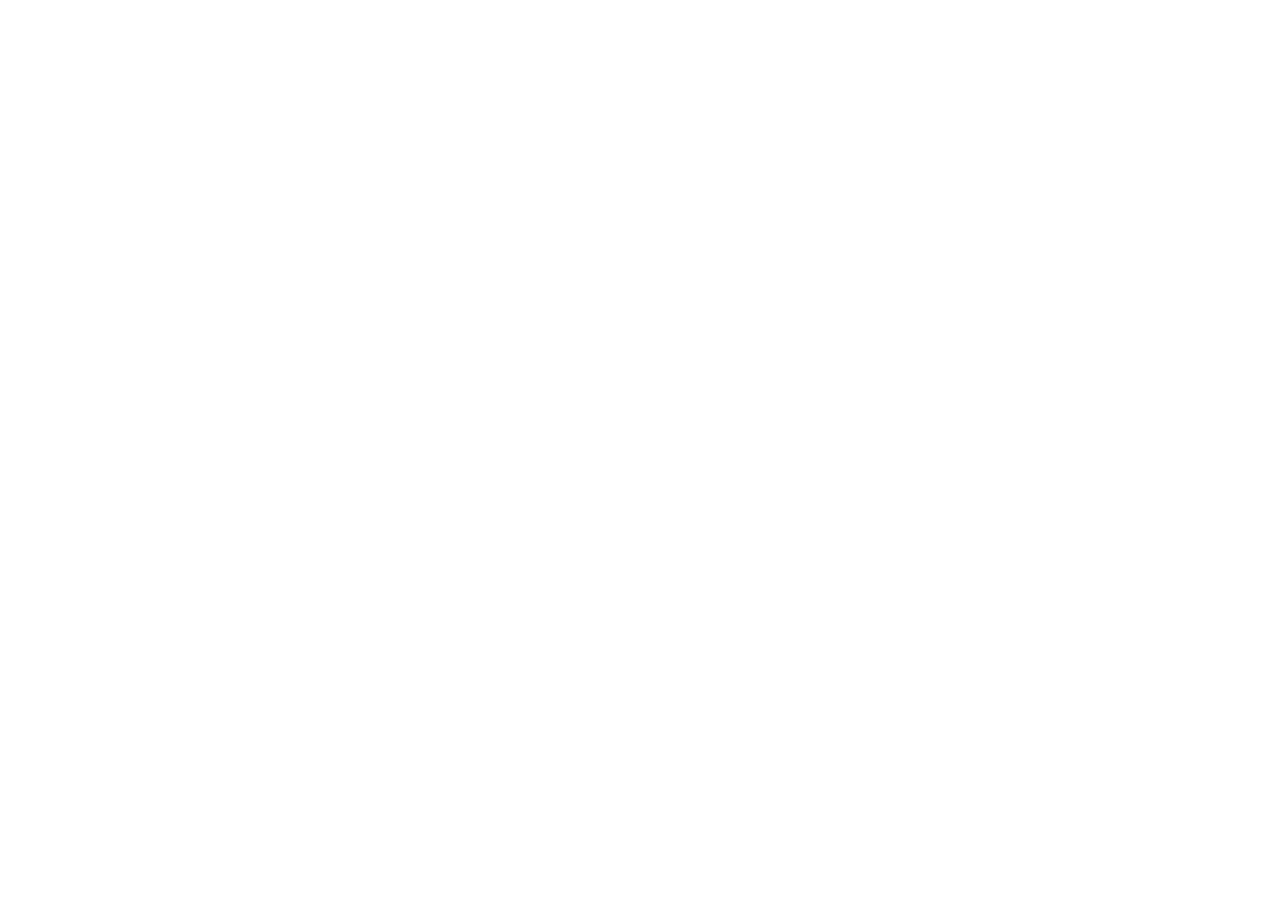
==== commit c7d45b1e: "feat(consolidacao): pontualtech.net redireciona para pontualtech.com.br O dominio estava no ar como " ====
--- a/index.html
+++ b/index.html
@@ -1,682 +1,15 @@
 <!DOCTYPE html>
 <html lang="pt-BR">
 <head>
-  <!-- Google Tag Manager -->
-  <!-- GTM-INSTALL:BEGIN -->
-<script>
-window.dataLayer=window.dataLayer||[];function gtag(){dataLayer.push(arguments);}
-gtag('consent','default',{ad_storage:'denied',ad_user_data:'denied',ad_personalization:'denied',analytics_storage:'denied',functionality_storage:'denied',personalization_storage:'denied',security_storage:'granted',url_passthrough:true,ads_data_redaction:true,wait_for_update:500});
-</script>
-<!-- GTM-INSTALL:END -->
-<script>(function(w,d,s,l,i){w[l]=w[l]||[];w[l].push({'gtm.start':
-  new Date().getTime(),event:'gtm.js'});var f=d.getElementsByTagName(s)[0],
-  j=d.createElement(s),dl=l!='dataLayer'?'&l='+l:'';j.async=true;j.src=
-  'https://www.googletagmanager.com/gtm.js?id='+i+dl;f.parentNode.insertBefore(j,f);
-  })(window,document,'script','dataLayer','GTM-KRC8T6MG');</script>
-  <!-- End Google Tag Manager -->
-  <meta charset="UTF-8">
-  <meta name="viewport" content="width=device-width, initial-scale=1.0">
-
-  <!-- SEO -->
-  <title>Conserto de Impressoras Vila Mariana SP | PontualTech</title>
-  <meta name="description" content="Assistência técnica de impressoras em Vila Mariana, São Paulo. Diagnóstico gratuito, atendimento em 24h. HP, Canon, Epson, Brother e mais.">
-  <link rel="canonical" href="https://pontualtech.net/">
-
-  <!-- Open Graph -->
-  <meta property="og:type"        content="website">
-  <meta property="og:url"         content="https://pontualtech.net/">
-  <meta property="og:title"       content="Conserto de Impressoras Vila Mariana SP | PontualTech">
-  <meta property="og:description" content="Assistência técnica de impressoras em Vila Mariana, São Paulo. Diagnóstico gratuito, atendimento em 24h.">
-  <meta property="og:image"       content="https://pontualtech.net/og-image.jpg">
-
-  <!-- Twitter Card -->
-  <meta name="twitter:card"        content="summary_large_image">
-  <meta name="twitter:title"       content="PontualTech — Conserto de Impressoras SP">
-  <meta name="twitter:description" content="Diagnóstico gratuito, atendimento em 24h. Vila Mariana, São Paulo.">
-
-  <!-- Geo Meta Tags -->
-  <meta name="geo.region" content="BR-SP">
-  <meta name="geo.placename" content="Vila Mariana, São Paulo">
-  <meta name="geo.position" content="-23.5872;-46.6368">
-  <meta name="ICBM" content="-23.5872, -46.6368">
-  <meta name="author" content="PontualTech Assistência Técnica">
-  <meta name="revisit-after" content="7 days">
-  <meta name="language" content="pt-BR">
-
-  <!-- Fonts — preconnect for performance -->
-  <link rel="preconnect" href="https://fonts.googleapis.com">
-  <link rel="preconnect" href="https://fonts.gstatic.com" crossorigin>
-  <link rel="dns-prefetch" href="https://formsubmit.co">
-  <link href="https://fonts.googleapis.com/css2?family=Space+Grotesk:wght@300;400;500;600;700&family=JetBrains+Mono:wght@400;500;700&display=swap" rel="stylesheet">
-
-  <!-- Critical CSS inline -->
-  <style>
-    :root{--bg-primary:#0a0a0f;--bg-surface:#12121a;--color-cyan:#00f0ff;--color-magenta:#ff00aa;--color-text:#e0e0e8;--color-muted:#6a6a7a;--font-heading:'Space Grotesk',system-ui,sans-serif;}
-    *,*::before,*::after{box-sizing:border-box;margin:0;padding:0;}
-    html{scroll-behavior:smooth;}
-    body{font-family:'Inter',system-ui,sans-serif;background:#0a0a0f;color:#e0e0e8;overflow-x:hidden;}
-    .nav{position:fixed;top:0;left:0;right:0;z-index:1000;padding:0;}
-    .nav-inner{display:flex;align-items:center;justify-content:space-between;height:72px;padding:0 clamp(1rem,4vw,2rem);max-width:1200px;margin:0 auto;}
-    .hero{min-height:100vh;display:flex;align-items:center;padding-top:72px;}
-    .container{max-width:1200px;margin:0 auto;padding:0 clamp(1rem,4vw,2rem);position:relative;z-index:1;}
-  </style>
-
-  <!-- Main CSS -->
-  <link rel="stylesheet" href="css/style.css">
-
-  <!-- JSON-LD: LocalBusiness + FAQPage -->
-  <script type="application/ld+json">
-  {
-    "@context": "https://schema.org",
-    "@graph": [
-      {
-        "@type": "LocalBusiness",
-        "@id": "https://pontualtech.net/#business",
-        "name": "PontualTech Assistência Técnica",
-        "url": "https://pontualtech.net",
-        "telephone": "+55-11-3136-0415",
-        "image": "https://pontualtech.net/og-image.jpg",
-        "description": "Assistência técnica especializada em impressoras em Vila Mariana, São Paulo.",
-        "address": {
-          "@type": "PostalAddress",
-          "streetAddress": "Rua Ouvidor Peleja, 660",
-          "addressLocality": "São Paulo",
-          "addressRegion": "SP",
-          "postalCode": "04128-001",
-          "addressCountry": "BR"
-        },
-        "geo": {
-          "@type": "GeoCoordinates",
-          "latitude": -23.5928,
-          "longitude": -46.6378
-        },
-        "openingHoursSpecification": [
-          {
-            "@type": "OpeningHoursSpecification",
-            "dayOfWeek": ["Monday","Tuesday","Wednesday","Thursday","Friday"],
-            "opens": "08:00",
-            "closes": "18:00"
-          },
-          {
-            "@type": "OpeningHoursSpecification",
-            "dayOfWeek": "Saturday",
-            "opens": "08:00",
-            "closes": "13:00"
-          }
-        ],
-        "priceRange": "$$",
-        "areaServed": "São Paulo, SP",
-        "sameAs": []
-      },
-      {
-        "@type": "FAQPage",
-        "mainEntity": [
-          {
-            "@type": "Question",
-            "name": "Quanto custa consertar uma impressora?",
-            "acceptedAnswer": {
-              "@type": "Answer",
-              "text": "Depende da marca e defeito. Diagnóstico gratuito — envie mensagem pelo WhatsApp."
-            }
-          },
-          {
-            "@type": "Question",
-            "name": "Vocês atendem em domicílio?",
-            "acceptedAnswer": {
-              "@type": "Answer",
-              "text": "Sim. Atendemos Vila Mariana e toda São Paulo sem taxa de deslocamento."
-            }
-          },
-          {
-            "@type": "Question",
-            "name": "Quanto tempo leva o conserto?",
-            "acceptedAnswer": {
-              "@type": "Answer",
-              "text": "Maioria concluída em 24h. Casos complexos até 3 dias úteis."
-            }
-          },
-          {
-            "@type": "Question",
-            "name": "Quais marcas vocês consertam?",
-            "acceptedAnswer": {
-              "@type": "Answer",
-              "text": "HP, Canon, Epson, Brother, Samsung, Zebra, Lexmark e mais."
-            }
-          },
-          {
-            "@type": "Question",
-            "name": "Vocês dão garantia?",
-            "acceptedAnswer": {
-              "@type": "Answer",
-              "text": "Sim, 90 dias em todos os serviços."
-            }
-          },
-          {
-            "@type": "Question",
-            "name": "Como pedir orçamento?",
-            "acceptedAnswer": {
-              "@type": "Answer",
-              "text": "Pelo WhatsApp — respondemos em 30 minutos no horário comercial."
-            }
-          }
-        ]
-      }
-    ]
-  }
-  </script>
-
-  <!-- JSON-LD: Organization with ContactPoint -->
-  <script type="application/ld+json">
-  {
-    "@context": "https://schema.org",
-    "@type": "Organization",
-    "@id": "https://pontualtech.net/#organization",
-    "name": "PontualTech Assistência Técnica",
-    "url": "https://pontualtech.net",
-    "logo": "https://pontualtech.net/og-image.jpg",
-    "contactPoint": [
-      {
-        "@type": "ContactPoint",
-        "telephone": "+55-11-3136-0415",
-        "contactType": "customer service",
-        "areaServed": "BR",
-        "availableLanguage": "Portuguese",
-        "hoursAvailable": {
-          "@type": "OpeningHoursSpecification",
-          "dayOfWeek": ["Monday","Tuesday","Wednesday","Thursday","Friday"],
-          "opens": "08:00",
-          "closes": "18:00"
-        }
-      },
-      {
-        "@type": "ContactPoint",
-        "telephone": "+55-11-3136-0415",
-        "contactType": "technical support",
-        "contactOption": "TollFree",
-        "areaServed": "BR",
-        "availableLanguage": "Portuguese"
-      }
-    ],
-    "address": {
-      "@type": "PostalAddress",
-      "streetAddress": "Rua Ouvidor Peleja, 660",
-      "addressLocality": "São Paulo",
-      "addressRegion": "SP",
-      "postalCode": "04128-001",
-      "addressCountry": "BR"
-    },
-    "sameAs": [
-      "https://wa.me/551131360415"
-    ]
-  }
-  </script>
-
-  <!-- JSON-LD: WebSite with SearchAction -->
-  <script type="application/ld+json">
-  {
-    "@context": "https://schema.org",
-    "@type": "WebSite",
-    "@id": "https://pontualtech.net/#website",
-    "name": "PontualTech Assistência Técnica",
-    "url": "https://pontualtech.net",
-    "description": "Assistência técnica especializada em impressoras em Vila Mariana, São Paulo.",
-    "inLanguage": "pt-BR",
-    "potentialAction": {
-      "@type": "SearchAction",
-      "target": {
-        "@type": "EntryPoint",
-        "urlTemplate": "https://pontualtech.net/?q={search_term_string}"
-      },
-      "query-input": "required name=search_term_string"
-    }
-  }
-  </script>
+<meta charset="UTF-8">
+<meta name="viewport" content="width=device-width, initial-scale=1.0">
+<title>PontualTech — nos mudamos para pontualtech.com.br</title>
+<meta http-equiv="refresh" content="0; url=https://pontualtech.com.br/">
+<link rel="canonical" href="https://pontualtech.com.br/">
+<script>location.replace("https://pontualtech.com.br/");</script>
+<style>body{font-family:system-ui,sans-serif;background:#0b1220;color:#e2e8f0;display:flex;min-height:100vh;align-items:center;justify-content:center;margin:0;padding:2rem;text-align:center}a{color:#7dd3fc}</style>
 </head>
 <body>
-  <!-- Google Tag Manager (noscript) -->
-  <noscript><iframe src="https://www.googletagmanager.com/ns.html?id=GTM-KRC8T6MG"
-  height="0" width="0" style="display:none;visibility:hidden"></iframe></noscript>
-  <!-- End Google Tag Manager (noscript) -->
-
-  <!-- ===================== NAVIGATION ===================== -->
-  <nav class="nav" role="navigation" aria-label="Menu principal">
-    <div class="nav-inner">
-      <a href="index.html" class="nav-logo" aria-label="PontualTech — Início">
-        <div class="nav-logo-icon" aria-hidden="true">PT</div>
-        <span class="nav-logo-text">Pontual<span>Tech</span></span>
-      </a>
-
-      <ul class="nav-links" role="list">
-        <li><a href="index.html" class="active">Início</a></li>
-        <li><a href="servicos.html">Serviços</a></li>
-        <li><a href="sobre.html">Sobre</a></li>
-        <li><a href="contato.html">Contato</a></li>
-        <li><a href="https://wa.me/551131360415" target="_blank" rel="noopener" class="nav-cta">WhatsApp</a></li>
-      </ul>
-
-      <button class="nav-toggle" aria-label="Abrir menu" aria-expanded="false">
-        <span></span><span></span><span></span>
-      </button>
-    </div>
-  </nav>
-
-  <!-- ===================== HERO ===================== -->
-  <section class="hero section" aria-label="Apresentação">
-    <div class="particles" aria-hidden="true"></div>
-    <div class="hero-orb" aria-hidden="true"></div>
-
-    <div class="container">
-      <div class="hero-content">
-        <div class="hero-badge">
-          <span class="badge badge-cyan">
-            <span aria-hidden="true">◈</span> Vila Mariana · São Paulo
-          </span>
-        </div>
-
-        <h1 class="hero-title">
-          Tecnologia de Ponta<br>
-          Para Sua <span class="gradient-text">Impressora</span>
-        </h1>
-
-        <p class="hero-subtitle">
-          Manutenção especializada com diagnóstico preciso.
-          Vila Mariana, São Paulo.
-        </p>
-
-        <div class="hero-actions">
-          <a href="https://wa.me/551131360415?text=Ol%C3%A1%2C%20quero%20um%20diagn%C3%B3stico%20gratuito%20para%20minha%20impressora."
-             target="_blank" rel="noopener"
-             class="btn btn-primary btn-lg">
-            <svg width="18" height="18" viewBox="0 0 24 24" fill="currentColor" aria-hidden="true">
-              <path d="M17.472 14.382c-.297-.149-1.758-.867-2.03-.967-.273-.099-.471-.148-.67.15-.197.297-.767.966-.94 1.164-.173.199-.347.223-.644.075-.297-.15-1.255-.463-2.39-1.475-.883-.788-1.48-1.761-1.653-2.059-.173-.297-.018-.458.13-.606.134-.133.298-.347.446-.52.149-.174.198-.298.298-.497.099-.198.05-.371-.025-.52-.075-.149-.669-1.612-.916-2.207-.242-.579-.487-.5-.669-.51-.173-.008-.371-.01-.57-.01-.198 0-.52.074-.792.372-.272.297-1.04 1.016-1.04 2.479 0 1.462 1.065 2.875 1.213 3.074.149.198 2.096 3.2 5.077 4.487.709.306 1.262.489 1.694.625.712.227 1.36.195 1.871.118.571-.085 1.758-.719 2.006-1.413.248-.694.248-1.289.173-1.413-.074-.124-.272-.198-.57-.347m-5.421 7.403h-.004a9.87 9.87 0 01-5.031-1.378l-.361-.214-3.741.982.998-3.648-.235-.374a9.86 9.86 0 01-1.51-5.26c.001-5.45 4.436-9.884 9.888-9.884 2.64 0 5.122 1.03 6.988 2.898a9.825 9.825 0 012.893 6.994c-.003 5.45-4.437 9.884-9.885 9.884m8.413-18.297A11.815 11.815 0 0012.05 0C5.495 0 .16 5.335.157 11.892c0 2.096.547 4.142 1.588 5.945L.057 24l6.305-1.654a11.882 11.882 0 005.683 1.448h.005c6.554 0 11.89-5.335 11.893-11.893a11.821 11.821 0 00-3.48-8.413z"/>
-            </svg>
-            Diagnóstico Gratuito
-          </a>
-          <a href="servicos.html" class="btn btn-outline btn-lg">
-            Ver Serviços →
-          </a>
-        </div>
-
-        <div class="hero-stats" role="list">
-          <div class="hero-stat-item" role="listitem">
-            <span class="hero-stat-num" data-count="24" data-suffix="h">0h</span>
-            <span class="hero-stat-label">Atendimento</span>
-          </div>
-          <div class="hero-stat-item" role="listitem">
-            <span class="hero-stat-num" data-count="90" data-suffix=" dias">0 dias</span>
-            <span class="hero-stat-label">Garantia</span>
-          </div>
-          <div class="hero-stat-item" role="listitem">
-            <span class="hero-stat-num" data-count="8" data-suffix="+ marcas">0+ marcas</span>
-            <span class="hero-stat-label">Atendidas</span>
-          </div>
-          <div class="hero-stat-item" role="listitem">
-            <span class="hero-stat-num" data-count="0" data-suffix=" taxa">0 taxa</span>
-            <span class="hero-stat-label">Diagnóstico</span>
-          </div>
-        </div>
-      </div>
-    </div>
-  </section>
-
-  <!-- ===================== TRUST BAR ===================== -->
-  <div class="trust-bar" role="complementary" aria-label="Diferenciais">
-    <div class="container">
-      <div class="trust-bar-inner">
-        <div class="trust-item">
-          <div class="trust-icon trust-icon-cyan" aria-hidden="true">⚡</div>
-          <span>Atendimento em 24h</span>
-        </div>
-        <div class="trust-item">
-          <div class="trust-icon trust-icon-green" aria-hidden="true">✓</div>
-          <span>Garantia 90 dias</span>
-        </div>
-        <div class="trust-item">
-          <div class="trust-icon trust-icon-magenta" aria-hidden="true">◎</div>
-          <span>Diagnóstico gratuito</span>
-        </div>
-        <div class="trust-item">
-          <div class="trust-icon trust-icon-cyan" aria-hidden="true">🏠</div>
-          <span>Atendimento domiciliar</span>
-        </div>
-      </div>
-    </div>
-  </div>
-
-  <!-- ===================== BRANDS ===================== -->
-  <div class="brands-section" aria-label="Marcas atendidas">
-    <div class="container">
-      <p class="brands-title">Marcas que atendemos</p>
-    </div>
-    <div class="brands-track" aria-hidden="true">
-      <div class="brand-item">HP</div>
-      <div class="brand-item">Canon</div>
-      <div class="brand-item">Epson</div>
-      <div class="brand-item">Brother</div>
-      <div class="brand-item">Samsung</div>
-      <div class="brand-item">Zebra</div>
-      <div class="brand-item">Lexmark</div>
-      <div class="brand-item">Kyocera</div>
-      <div class="brand-item">Ricoh</div>
-      <div class="brand-item">Xerox</div>
-    </div>
-  </div>
-
-  <!-- ===================== HOW IT WORKS ===================== -->
-  <section class="section how-it-works" id="como-funciona" aria-labelledby="how-title">
-    <div class="container">
-      <div class="section-header">
-        <span class="section-label">// processo</span>
-        <h2 id="how-title">Como <span class="gradient-text">Funciona</span></h2>
-        <p>Três passos simples para ter sua impressora funcionando novamente com total transparência.</p>
-      </div>
-
-      <div class="steps-grid">
-        <div class="card step-card">
-          <div class="step-number">01</div>
-          <div class="step-icon step-icon-cyan" aria-hidden="true">📱</div>
-          <h3 class="step-title">Contato</h3>
-          <p>Entre em contato pelo WhatsApp e descreva o problema. Respondemos em até 30 minutos no horário comercial.</p>
-        </div>
-
-        <div class="card step-card">
-          <div class="step-number">02</div>
-          <div class="step-icon step-icon-magenta" aria-hidden="true">🔍</div>
-          <h3 class="step-title">Diagnóstico</h3>
-          <p>Realizamos diagnóstico completo e gratuito. Você recebe o laudo com a causa do problema e o orçamento.</p>
-        </div>
-
-        <div class="card step-card">
-          <div class="step-number">03</div>
-          <div class="step-icon step-icon-green" aria-hidden="true">✅</div>
-          <h3 class="step-title">Solução</h3>
-          <p>Com sua aprovação, executamos o reparo com garantia de 90 dias e entregamos a impressora funcionando.</p>
-        </div>
-      </div>
-    </div>
-  </section>
-
-  <!-- ===================== SERVICES ===================== -->
-  <section class="section" id="servicos" aria-labelledby="services-title">
-    <div class="container">
-      <div class="section-header">
-        <span class="section-label">// serviços</span>
-        <h2 id="services-title">O Que <span class="gradient-text">Oferecemos</span></h2>
-        <p>Soluções completas para manter seus equipamentos de impressão sempre operacionais.</p>
-      </div>
-
-      <div class="services-grid">
-        <article class="card service-card">
-          <span class="service-icon" aria-hidden="true">🖨️</span>
-          <h3 class="service-title">Conserto de Impressoras</h3>
-          <p class="service-desc">Diagnóstico e reparo de qualquer defeito — mecânico, elétrico ou de firmware. Todas as marcas e modelos.</p>
-          <span class="badge badge-cyan service-tag">Todas as marcas</span>
-        </article>
-
-        <article class="card card-accent-magenta service-card">
-          <span class="service-icon" aria-hidden="true">⚙️</span>
-          <h3 class="service-title">Especialistas Epson</h3>
-          <p class="service-desc">Técnicos especializados em Epson: EcoTank, L Series, WorkForce, SureColor. Reset de almofadas, cabeçotes e mais.</p>
-          <span class="badge badge-magenta service-tag">Especialidade</span>
-        </article>
-
-        <article class="card service-card">
-          <span class="service-icon" aria-hidden="true">🛡️</span>
-          <h3 class="service-title">Manutenção Preventiva</h3>
-          <p class="service-desc">Revisão periódica para evitar paradas inesperadas. Limpeza, calibração, lubrificação e atualização de firmware.</p>
-          <span class="badge badge-green service-tag">Garantia inclusa</span>
-        </article>
-
-        <article class="card card-accent-magenta service-card">
-          <span class="service-icon" aria-hidden="true">🏠</span>
-          <h3 class="service-title">Atendimento Domiciliar</h3>
-          <p class="service-desc">Técnico vai até você em Vila Mariana e toda São Paulo. Sem taxa de deslocamento. Agende pelo WhatsApp.</p>
-          <span class="badge badge-cyan service-tag">Sem taxa extra</span>
-        </article>
-      </div>
-
-      <div class="text-center mt-4">
-        <a href="servicos.html" class="btn btn-outline">Ver todos os serviços →</a>
-      </div>
-    </div>
-  </section>
-
-  <!-- ===================== FAQ ===================== -->
-  <section class="section" id="faq" aria-labelledby="faq-title">
-    <div class="container">
-      <div class="section-header">
-        <span class="section-label">// faq</span>
-        <h2 id="faq-title">Perguntas <span class="gradient-text">Frequentes</span></h2>
-        <p>Tudo que você precisa saber antes de entrar em contato.</p>
-      </div>
-
-      <div class="faq-list" role="list">
-
-        <div class="faq-item" role="listitem">
-          <button class="faq-question" aria-expanded="false">
-            Quanto custa consertar uma impressora?
-            <span class="faq-icon" aria-hidden="true">+</span>
-          </button>
-          <div class="faq-answer" role="region">
-            <div class="faq-answer-inner">
-              Depende da marca e defeito. <strong style="color: var(--color-cyan)">Diagnóstico gratuito</strong> — envie mensagem pelo WhatsApp e descubra o custo antes de qualquer compromisso.
-            </div>
-          </div>
-        </div>
-
-        <div class="faq-item" role="listitem">
-          <button class="faq-question" aria-expanded="false">
-            Vocês atendem em domicílio?
-            <span class="faq-icon" aria-hidden="true">+</span>
-          </button>
-          <div class="faq-answer" role="region">
-            <div class="faq-answer-inner">
-              Sim. Atendemos Vila Mariana e toda São Paulo <strong style="color: var(--color-cyan)">sem taxa de deslocamento</strong>. Agende um horário conveniente para você.
-            </div>
-          </div>
-        </div>
-
-        <div class="faq-item" role="listitem">
-          <button class="faq-question" aria-expanded="false">
-            Quanto tempo leva o conserto?
-            <span class="faq-icon" aria-hidden="true">+</span>
-          </button>
-          <div class="faq-answer" role="region">
-            <div class="faq-answer-inner">
-              A maioria dos consertos é concluída em <strong style="color: var(--color-cyan)">24 horas</strong>. Casos mais complexos ou que exijam peças específicas podem levar até 3 dias úteis.
-            </div>
-          </div>
-        </div>
-
-        <div class="faq-item" role="listitem">
-          <button class="faq-question" aria-expanded="false">
-            Quais marcas vocês consertam?
-            <span class="faq-icon" aria-hidden="true">+</span>
-          </button>
-          <div class="faq-answer" role="region">
-            <div class="faq-answer-inner">
-              Atendemos <strong style="color: var(--color-cyan)">HP, Canon, Epson, Brother, Samsung, Zebra, Lexmark</strong> e muitas outras. Se tiver dúvida sobre sua marca, mande mensagem.
-            </div>
-          </div>
-        </div>
-
-        <div class="faq-item" role="listitem">
-          <button class="faq-question" aria-expanded="false">
-            Vocês dão garantia?
-            <span class="faq-icon" aria-hidden="true">+</span>
-          </button>
-          <div class="faq-answer" role="region">
-            <div class="faq-answer-inner">
-              Sim, <strong style="color: var(--color-cyan)">90 dias de garantia</strong> em todos os serviços realizados. Se o problema retornar, retornamos sem custo adicional.
-            </div>
-          </div>
-        </div>
-
-        <div class="faq-item" role="listitem">
-          <button class="faq-question" aria-expanded="false">
-            Como pedir orçamento?
-            <span class="faq-icon" aria-hidden="true">+</span>
-          </button>
-          <div class="faq-answer" role="region">
-            <div class="faq-answer-inner">
-              Pelo <strong style="color: var(--color-cyan)">WhatsApp</strong> — respondemos em 30 minutos no horário comercial. Clique no botão verde no canto da tela ou ligue para (11) 3136-0415.
-            </div>
-          </div>
-        </div>
-
-      </div>
-    </div>
-  </section>
-
-  <!-- ===================== CTA ===================== -->
-  <section class="section cta-section" aria-labelledby="cta-title">
-    <div class="container">
-      <div class="cta-glow" aria-hidden="true"></div>
-      <div class="cta-box">
-        <span class="section-label">// pronto para começar?</span>
-        <h2 id="cta-title">Sua Impressora <span class="gradient-text">Merece o Melhor</span></h2>
-        <p>Diagnóstico gratuito, resposta em 30 minutos. Não deixe a impressora parada atrapalhar o seu negócio.</p>
-        <div class="cta-actions">
-          <a href="https://wa.me/551131360415?text=Ol%C3%A1%2C%20quero%20solicitar%20um%20diagn%C3%B3stico%20gratuito."
-             target="_blank" rel="noopener"
-             class="btn btn-primary btn-lg">
-            <svg width="18" height="18" viewBox="0 0 24 24" fill="currentColor" aria-hidden="true">
-              <path d="M17.472 14.382c-.297-.149-1.758-.867-2.03-.967-.273-.099-.471-.148-.67.15-.197.297-.767.966-.94 1.164-.173.199-.347.223-.644.075-.297-.15-1.255-.463-2.39-1.475-.883-.788-1.48-1.761-1.653-2.059-.173-.297-.018-.458.13-.606.134-.133.298-.347.446-.52.149-.174.198-.298.298-.497.099-.198.05-.371-.025-.52-.075-.149-.669-1.612-.916-2.207-.242-.579-.487-.5-.669-.51-.173-.008-.371-.01-.57-.01-.198 0-.52.074-.792.372-.272.297-1.04 1.016-1.04 2.479 0 1.462 1.065 2.875 1.213 3.074.149.198 2.096 3.2 5.077 4.487.709.306 1.262.489 1.694.625.712.227 1.36.195 1.871.118.571-.085 1.758-.719 2.006-1.413.248-.694.248-1.289.173-1.413-.074-.124-.272-.198-.57-.347m-5.421 7.403h-.004a9.87 9.87 0 01-5.031-1.378l-.361-.214-3.741.982.998-3.648-.235-.374a9.86 9.86 0 01-1.51-5.26c.001-5.45 4.436-9.884 9.888-9.884 2.64 0 5.122 1.03 6.988 2.898a9.825 9.825 0 012.893 6.994c-.003 5.45-4.437 9.884-9.885 9.884m8.413-18.297A11.815 11.815 0 0012.05 0C5.495 0 .16 5.335.157 11.892c0 2.096.547 4.142 1.588 5.945L.057 24l6.305-1.654a11.882 11.882 0 005.683 1.448h.005c6.554 0 11.89-5.335 11.893-11.893a11.821 11.821 0 00-3.48-8.413z"/>
-            </svg>
-            Falar no WhatsApp
-          </a>
-          <a href="tel:+551131360415" class="btn btn-outline btn-lg">
-            📞 (11) 3136-0415
-          </a>
-        </div>
-        <div class="cta-info">
-          <span class="cta-info-item">Seg–Sex 8h–18h</span>
-          <span class="cta-info-item">Sáb 8h–13h</span>
-          <span class="cta-info-item">Resposta em 30 min</span>
-        </div>
-      </div>
-    </div>
-  </section>
-
-  <!-- ===================== FOOTER ===================== -->
-  <footer class="footer" role="contentinfo">
-    <div class="container">
-      <div class="footer-grid">
-        <div class="footer-brand">
-          <a href="index.html" class="footer-logo" aria-label="PontualTech — Início">
-            <div class="footer-logo-icon" aria-hidden="true">PT</div>
-            <span class="footer-logo-text">Pontual<span>Tech</span></span>
-          </a>
-          <p class="footer-desc">Assistência técnica especializada em impressoras. Vila Mariana, São Paulo.</p>
-          <div class="footer-social" role="list" aria-label="Redes sociais">
-            <a href="https://wa.me/551131360415" target="_blank" rel="noopener" class="footer-social-link" aria-label="WhatsApp">
-              <svg width="16" height="16" viewBox="0 0 24 24" fill="currentColor" aria-hidden="true"><path d="M17.472 14.382c-.297-.149-1.758-.867-2.03-.967-.273-.099-.471-.148-.67.15-.197.297-.767.966-.94 1.164-.173.199-.347.223-.644.075-.297-.15-1.255-.463-2.39-1.475-.883-.788-1.48-1.761-1.653-2.059-.173-.297-.018-.458.13-.606.134-.133.298-.347.446-.52.149-.174.198-.298.298-.497.099-.198.05-.371-.025-.52-.075-.149-.669-1.612-.916-2.207-.242-.579-.487-.5-.669-.51-.173-.008-.371-.01-.57-.01-.198 0-.52.074-.792.372-.272.297-1.04 1.016-1.04 2.479 0 1.462 1.065 2.875 1.213 3.074.149.198 2.096 3.2 5.077 4.487.709.306 1.262.489 1.694.625.712.227 1.36.195 1.871.118.571-.085 1.758-.719 2.006-1.413.248-.694.248-1.289.173-1.413-.074-.124-.272-.198-.57-.347m-5.421 7.403h-.004a9.87 9.87 0 01-5.031-1.378l-.361-.214-3.741.982.998-3.648-.235-.374a9.86 9.86 0 01-1.51-5.26c.001-5.45 4.436-9.884 9.888-9.884 2.64 0 5.122 1.03 6.988 2.898a9.825 9.825 0 012.893 6.994c-.003 5.45-4.437 9.884-9.885 9.884m8.413-18.297A11.815 11.815 0 0012.05 0C5.495 0 .16 5.335.157 11.892c0 2.096.547 4.142 1.588 5.945L.057 24l6.305-1.654a11.882 11.882 0 005.683 1.448h.005c6.554 0 11.89-5.335 11.893-11.893a11.821 11.821 0 00-3.48-8.413z"/></svg>
-            </a>
-          </div>
-        </div>
-
-        <div class="footer-col">
-          <h4>Navegação</h4>
-          <ul class="footer-links">
-            <li><a href="index.html">Início</a></li>
-            <li><a href="servicos.html">Serviços</a></li>
-            <li><a href="sobre.html">Sobre</a></li>
-            <li><a href="contato.html">Contato</a></li>
-          </ul>
-        </div>
-
-        <div class="footer-col">
-          <h4>Serviços</h4>
-          <ul class="footer-links">
-            <li><a href="servicos.html#conserto">Conserto</a></li>
-            <li><a href="servicos.html#epson">Epson</a></li>
-            <li><a href="servicos.html#preventiva">Preventiva</a></li>
-            <li><a href="servicos.html#domiciliar">Domiciliar</a></li>
-          </ul>
-        </div>
-
-        <div class="footer-col">
-          <h4>Contato</h4>
-          <div class="footer-contact-item">
-            <span class="footer-contact-icon" aria-hidden="true">📍</span>
-            <span class="footer-contact-text">Rua Ouvidor Peleja, 660<br>Vila Mariana, SP 04128-001</span>
-          </div>
-          <div class="footer-contact-item">
-            <span class="footer-contact-icon" aria-hidden="true">📞</span>
-            <a href="tel:+551131360415" class="footer-contact-text" style="color: var(--color-muted)">(11) 3136-0415</a>
-          </div>
-          <div class="footer-contact-item">
-            <span class="footer-contact-icon" aria-hidden="true">🕐</span>
-            <span class="footer-contact-text">Seg–Sex 8h–18h<br>Sáb 8h–13h</span>
-          </div>
-        </div>
-      </div>
-
-      <div class="partner-network" style="text-align:center;padding:1rem 0;font-size:0.85rem;opacity:0.7;">
-        <p style="margin:0 0 0.5rem">Rede de Assistência Técnica:</p>
-        <a href="https://sosimpressora.com" target="_blank" rel="noopener" style="color:var(--color-primary,#00f0ff);">SOS Impressora</a> |
-        <a href="https://rcimpressoras.com" target="_blank" rel="noopener" style="color:var(--color-primary,#00f0ff);">RC Impressoras</a>
-      </div>
-
-      <div class="footer-bottom">
-        <p class="footer-copy">
-          &copy; 2026 <span>PontualTech</span>. Todos os direitos reservados.
-        </p>
-        <p class="footer-copy">
-          <span class="mono">Vila Mariana · São Paulo · SP</span>
-        </p>
-      </div>
-    </div>
-  <!-- LEGAL-BAR:BEGIN -->
-    <div class="footer-legal-bar" style="margin-top:24px;padding:20px 16px;border-top:1px solid rgba(255,255,255,.12);font-size:12.5px;line-height:1.7;color:#a0a8b3;text-align:center">
-      <p style="margin:0 0 8px"><strong style="color:#cdd3dc">PONTUALTECH ASSISTÊNCIA TÉCNICA LTDA</strong> · CNPJ 32.772.178/0001-47</p>
-      <p style="margin:0 0 10px">Rua Ouvidor Peleja, 660 — Vila Mariana, São Paulo/SP — CEP 04128-001 · Atendimento 24h via WhatsApp e Chat</p>
-      <p style="margin:0">
-        <a href="/politica-privacidade.html" style="color:#93c5fd;text-decoration:none;margin:0 8px">Política de Privacidade</a> ·
-        <a href="/politica-cookies.html" style="color:#93c5fd;text-decoration:none;margin:0 8px">Política de Cookies</a> ·
-        <a href="/termos-uso.html" style="color:#93c5fd;text-decoration:none;margin:0 8px">Termos de Uso</a>
-      </p>
-    </div>
-  <!-- LEGAL-BAR:END -->
-  </footer>
-
-  <!-- ===================== WHATSAPP FLOAT ===================== -->
-  <a href="https://wa.me/551131360415?text=Ol%C3%A1%2C%20quero%20um%20diagn%C3%B3stico%20gratuito%20para%20minha%20impressora."
-     target="_blank" rel="noopener"
-     class="whatsapp-float"
-     aria-label="Falar no WhatsApp — Diagnóstico Gratuito">
-    <svg viewBox="0 0 24 24" fill="currentColor" aria-hidden="true">
-      <path d="M17.472 14.382c-.297-.149-1.758-.867-2.03-.967-.273-.099-.471-.148-.67.15-.197.297-.767.966-.94 1.164-.173.199-.347.223-.644.075-.297-.15-1.255-.463-2.39-1.475-.883-.788-1.48-1.761-1.653-2.059-.173-.297-.018-.458.13-.606.134-.133.298-.347.446-.52.149-.174.198-.298.298-.497.099-.198.05-.371-.025-.52-.075-.149-.669-1.612-.916-2.207-.242-.579-.487-.5-.669-.51-.173-.008-.371-.01-.57-.01-.198 0-.52.074-.792.372-.272.297-1.04 1.016-1.04 2.479 0 1.462 1.065 2.875 1.213 3.074.149.198 2.096 3.2 5.077 4.487.709.306 1.262.489 1.694.625.712.227 1.36.195 1.871.118.571-.085 1.758-.719 2.006-1.413.248-.694.248-1.289.173-1.413-.074-.124-.272-.198-.57-.347m-5.421 7.403h-.004a9.87 9.87 0 01-5.031-1.378l-.361-.214-3.741.982.998-3.648-.235-.374a9.86 9.86 0 01-1.51-5.26c.001-5.45 4.436-9.884 9.888-9.884 2.64 0 5.122 1.03 6.988 2.898a9.825 9.825 0 012.893 6.994c-.003 5.45-4.437 9.884-9.885 9.884m8.413-18.297A11.815 11.815 0 0012.05 0C5.495 0 .16 5.335.157 11.892c0 2.096.547 4.142 1.588 5.945L.057 24l6.305-1.654a11.882 11.882 0 005.683 1.448h.005c6.554 0 11.89-5.335 11.893-11.893a11.821 11.821 0 00-3.48-8.413z"/>
-    </svg>
-    <span>Diagnóstico Gratuito</span>
-  </a>
-
-  <script src="js/main.js" defer></script>
-<!-- LGPD-BANNER:BEGIN -->
-<style>
-.lgpd-banner{display:none;position:fixed;bottom:0;left:0;right:0;background:#0a0c0f;color:white;padding:16px 20px;z-index:9999;box-shadow:0 -4px 20px rgba(0,0,0,.2);font-family:'Inter',-apple-system,sans-serif}
-.lgpd-banner.show{display:block}
-.lgpd-inner{max-width:900px;margin:0 auto;display:flex;align-items:center;justify-content:space-between;gap:16px;flex-wrap:wrap}
-.lgpd-text{font-size:13px;color:#c8cdd6;flex:1;min-width:200px;line-height:1.5}
-.lgpd-text a{color:#93c5fd;text-decoration:underline}
-.lgpd-btns{display:flex;gap:8px}
-.lgpd-btn{padding:10px 20px;border:none;border-radius:6px;font-weight:700;font-size:13px;cursor:pointer;font-family:inherit}
-.lgpd-btn.accept{background:#059669;color:white}
-.lgpd-btn.essential{background:transparent;color:#c8cdd6;border:1px solid rgba(255,255,255,.3)}
-</style>
-<div class="lgpd-banner" id="lgpdBanner">
-  <div class="lgpd-inner">
-    <div class="lgpd-text">Utilizamos cookies para melhorar sua experiência. Ao continuar, você concorda com nossa <a href="/politica-privacidade.html" target="_blank" rel="noopener">política de privacidade</a>.</div>
-    <div class="lgpd-btns">
-      <button type="button" class="lgpd-btn accept" onclick="aceitarCookies('all')">Aceitar todos</button>
-      <button type="button" class="lgpd-btn essential" onclick="aceitarCookies('essential')">Apenas essenciais</button>
-    </div>
-  </div>
-</div>
-<script>
-function aceitarCookies(t){var c=t==='all'?{ad_storage:'granted',ad_user_data:'granted',ad_personalization:'granted',analytics_storage:'granted',functionality_storage:'granted',personalization_storage:'granted'}:{analytics_storage:'granted',functionality_storage:'granted'};if(window.gtag){gtag('consent','update',c);}try{localStorage.setItem('pt_consent_v2',JSON.stringify({tipo:t,ts:Date.now()}));}catch(e){}var b=document.getElementById('lgpdBanner');if(b){b.classList.remove('show');}document.body.style.paddingBottom='';}
-(function(){try{var s=localStorage.getItem('pt_consent_v2');if(s){aceitarCookies(JSON.parse(s).tipo);}else{var b=document.getElementById('lgpdBanner');if(b){b.classList.add('show');document.body.style.paddingBottom='80px';}}}catch(e){var b=document.getElementById('lgpdBanner');if(b){b.classList.add('show');}}})();
-</script>
-<!-- LGPD-BANNER:END -->
+<p>O site da PontualTech agora é <a href="https://pontualtech.com.br/">pontualtech.com.br</a>.<br>Você será redirecionado automaticamente.</p>
 </body>
 </html>
